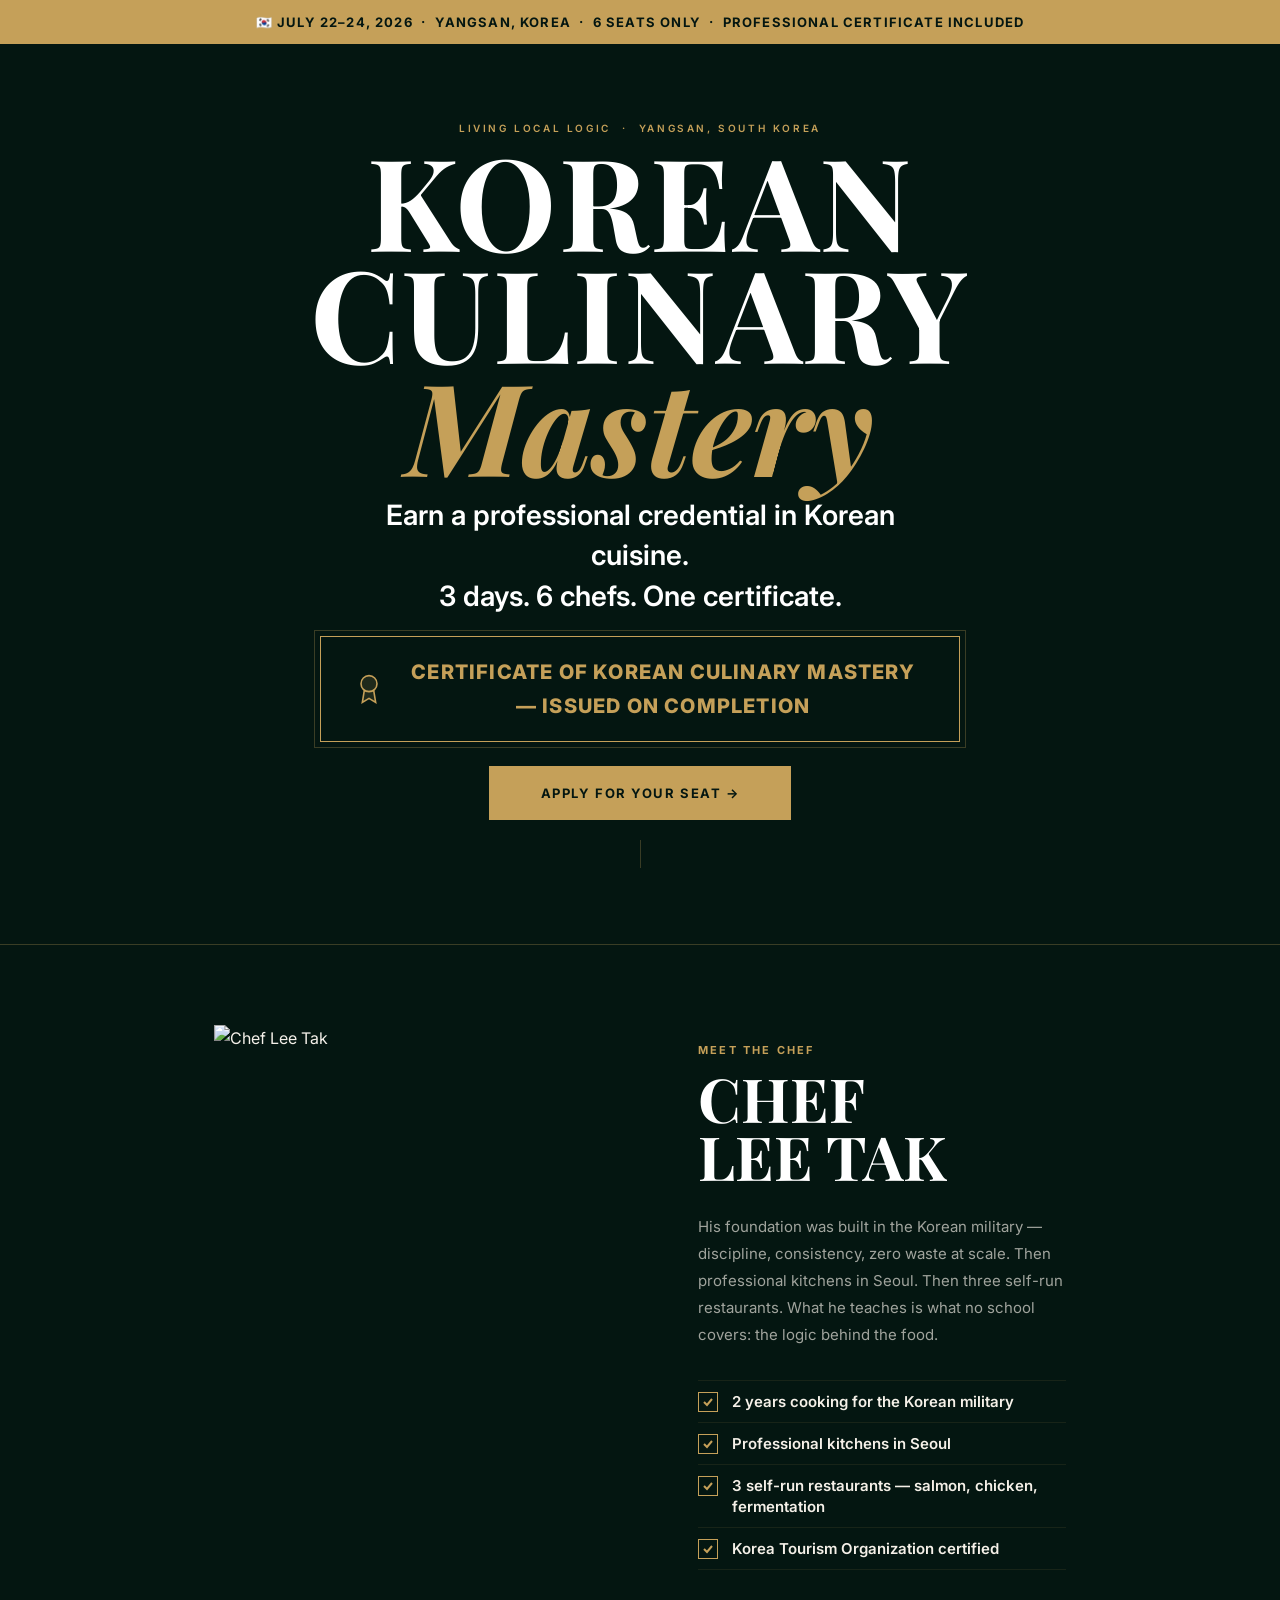
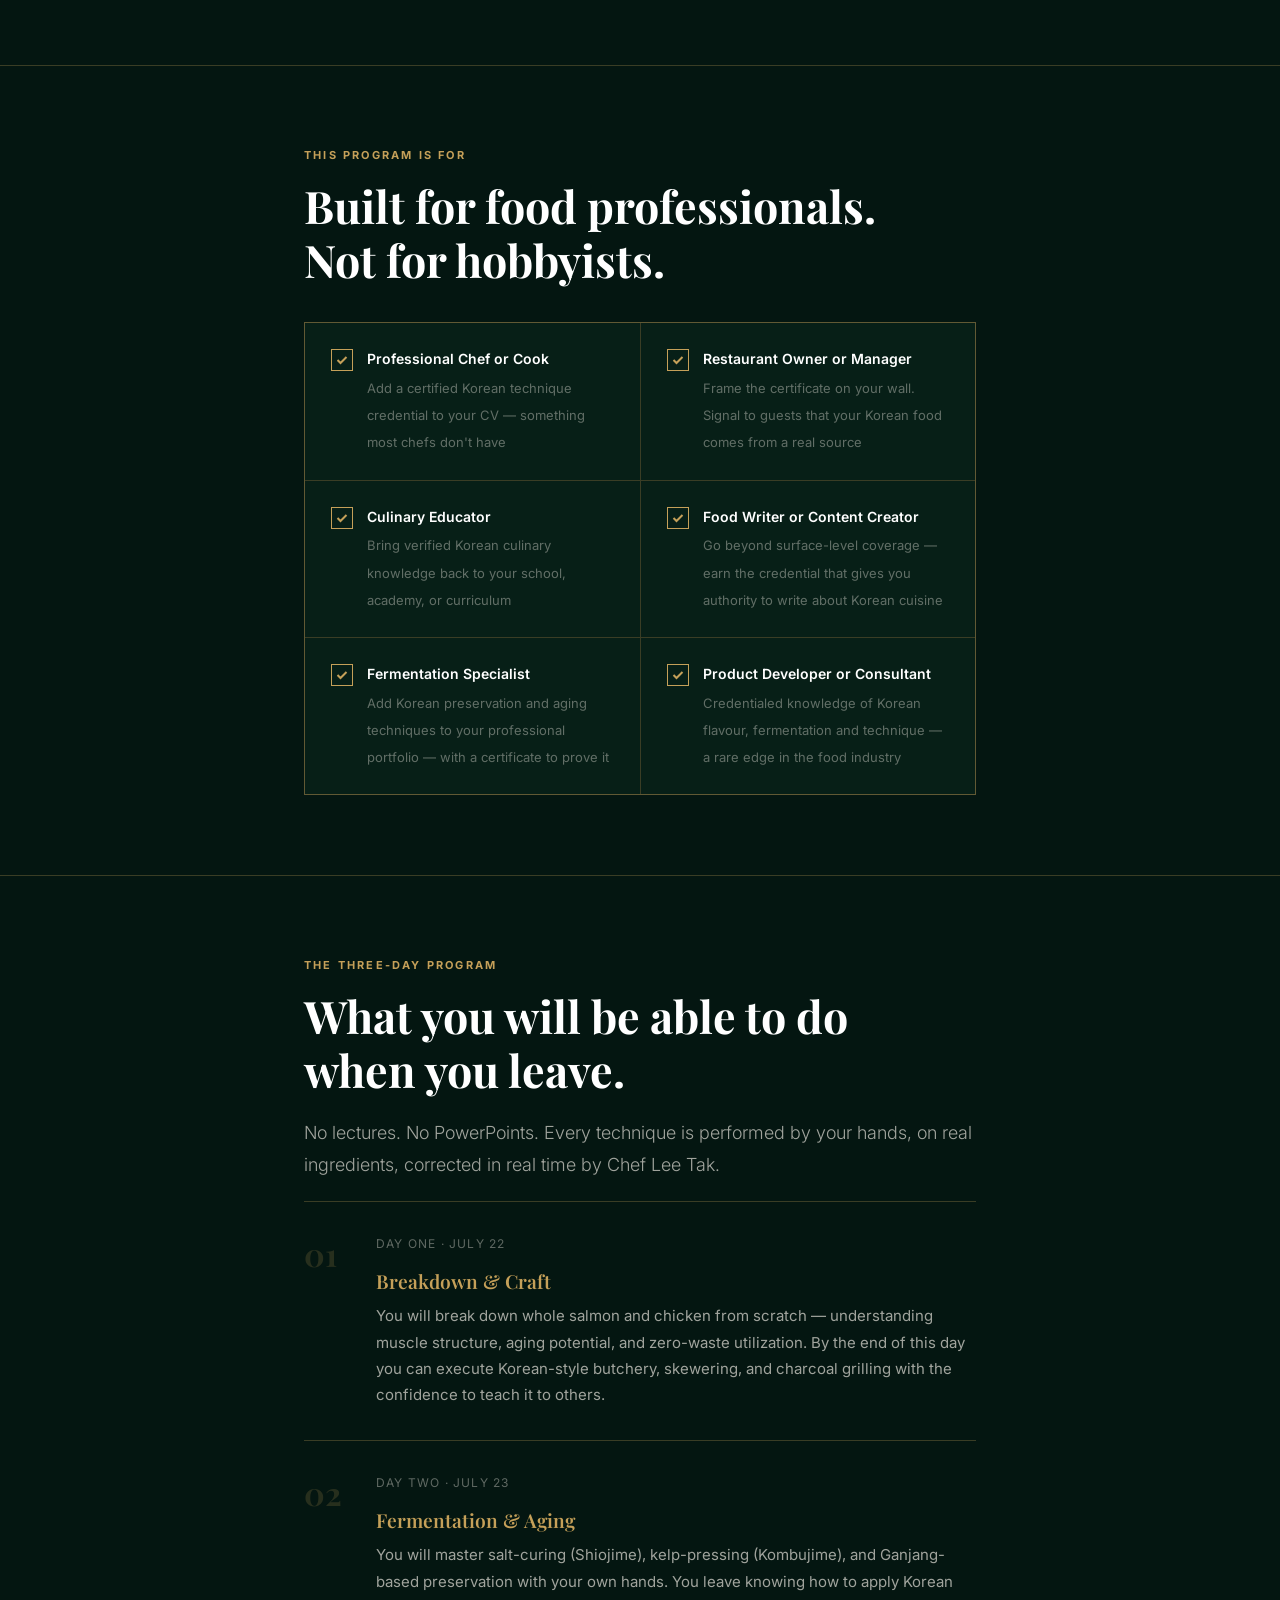
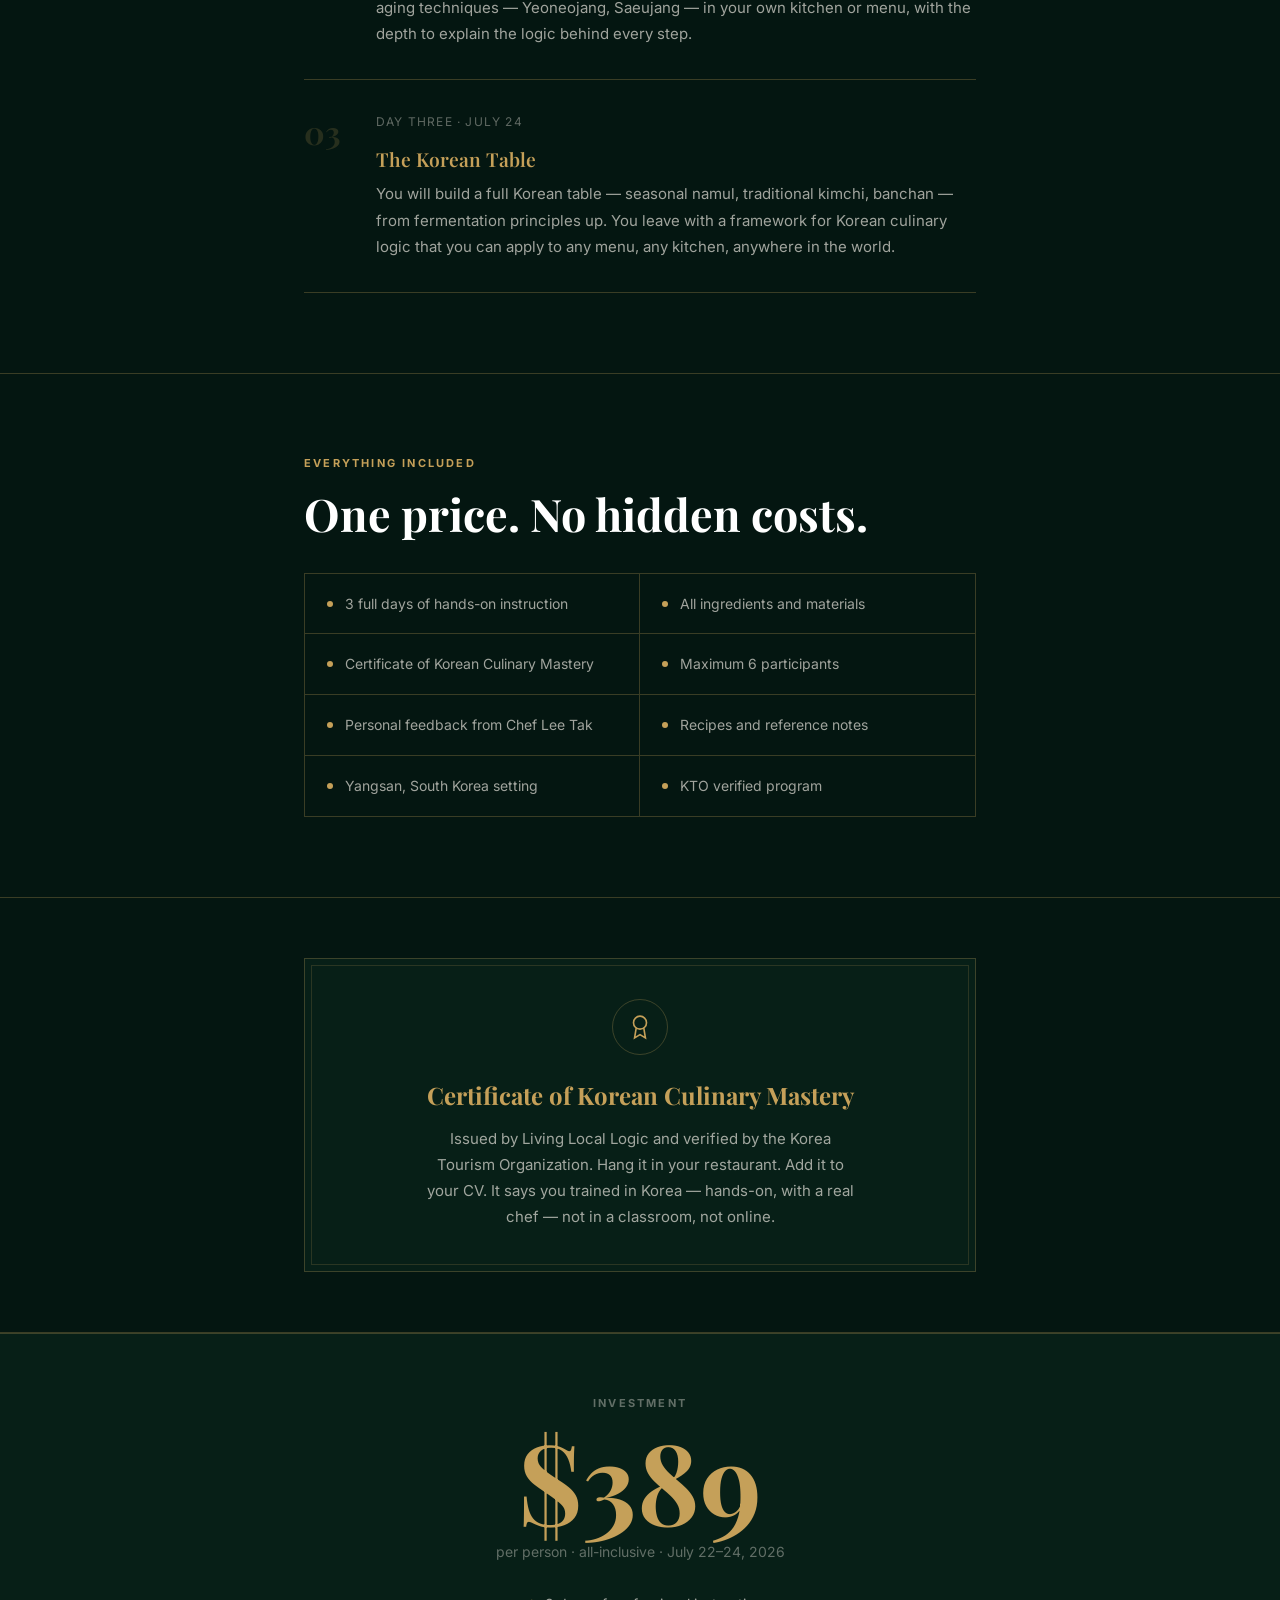
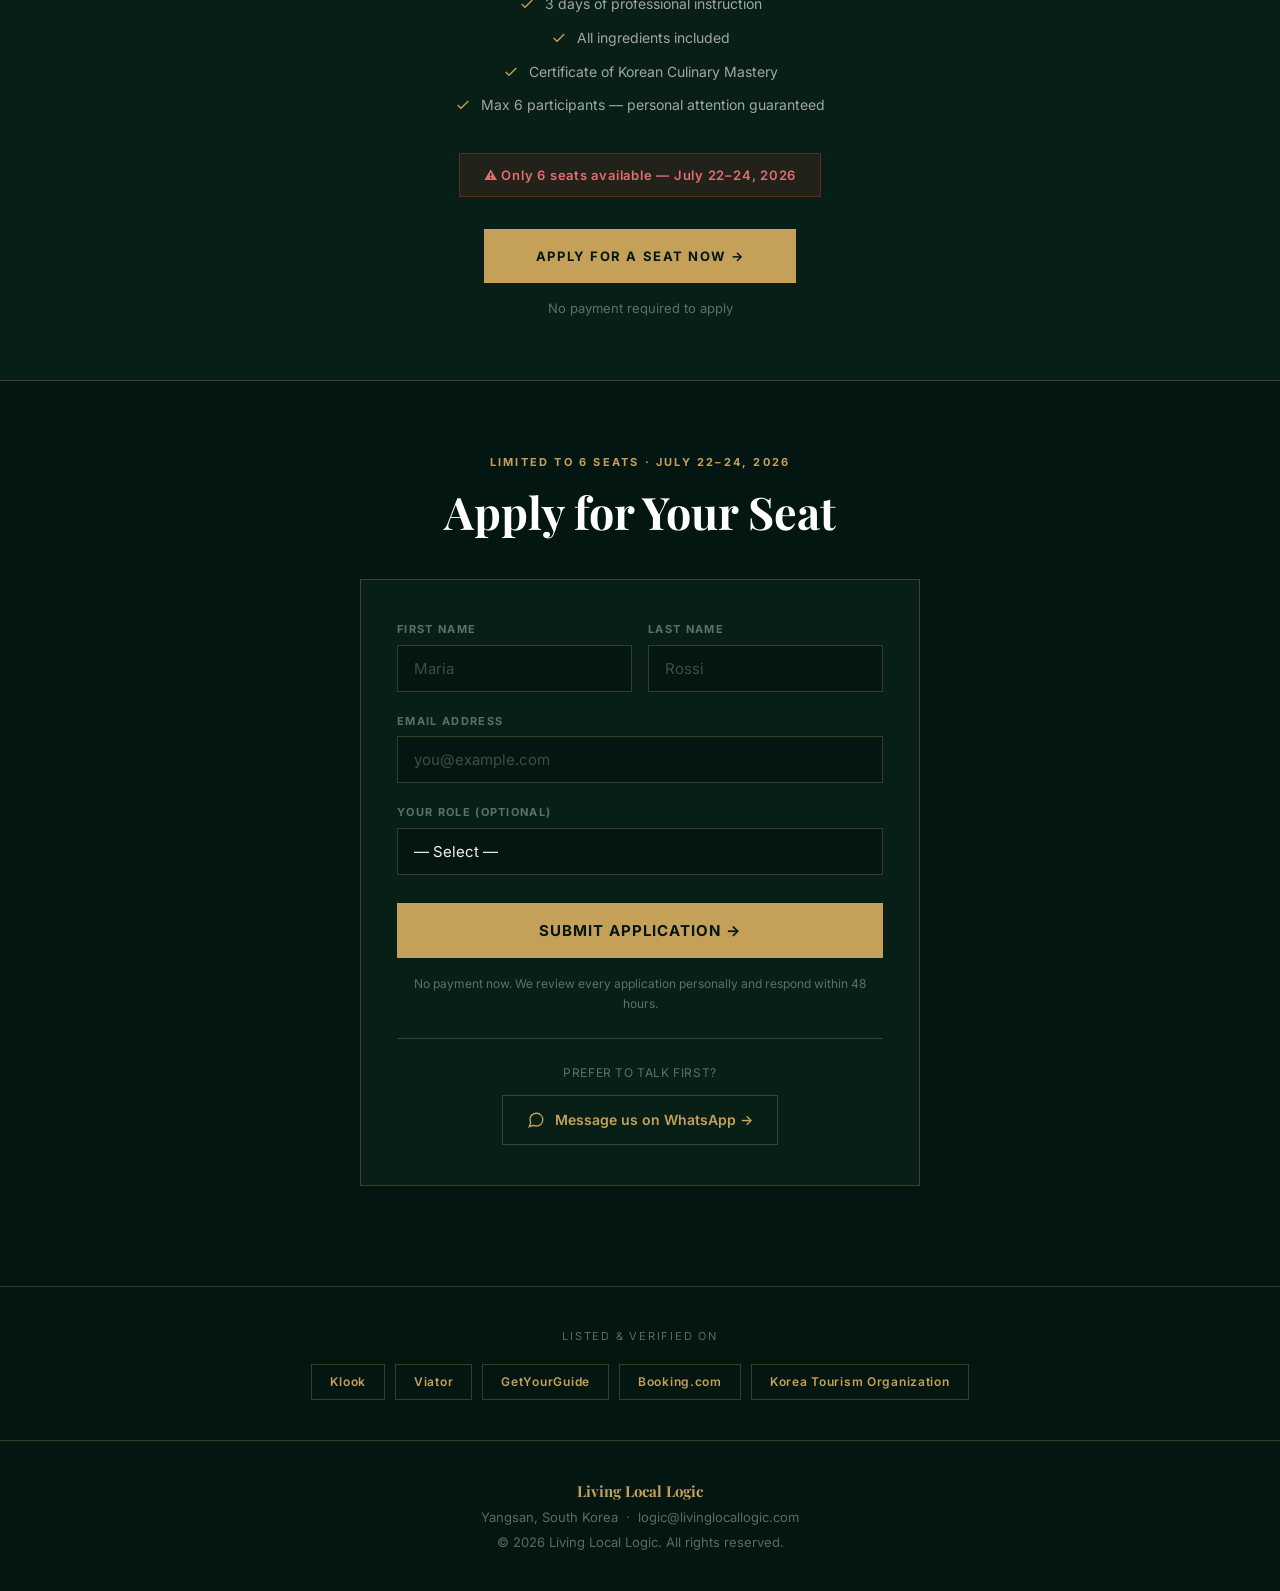
==== korean-culinary-mastery.html @ 666f1f6e "Update korean-culinary-mastery.html" ====
<!DOCTYPE html>
<html lang="en">
<head>
<meta charset="UTF-8">
<meta name="viewport" content="width=device-width, initial-scale=1.0">
<title>Korean Culinary Mastery — Living Local Logic</title>
<link rel="preconnect" href="https://fonts.googleapis.com">
<link rel="preconnect" href="https://fonts.gstatic.com" crossorigin>
<link href="https://fonts.googleapis.com/css2?family=Playfair+Display:ital,wght@0,400;0,600;0,700;1,400;1,600&family=Inter:wght@300;400;500;600&display=swap" rel="stylesheet">
<style>
:root {
  --green:      #041611;
  --green-2:    #071f17;
  --green-3:    #0a2d22;
  --gold:       #c5a059;
  --gold-light: #d4b47a;
  --gold-dim:   rgba(197,160,89,0.18);
  --gold-line:  rgba(197,160,89,0.28);
  --cream:      #f5f0e8;
  --cream-dim:  rgba(245,240,232,0.65);
  --cream-faint:rgba(245,240,232,0.38);
  --white:      #ffffff;
  --red:        #c0392b;
}

*, *::before, *::after { box-sizing: border-box; margin: 0; padding: 0; }
html { scroll-behavior: smooth; }

body {
  font-family: 'Inter', sans-serif;
  background: var(--green);
  color: var(--cream);
  font-size: 16px;
  line-height: 1.7;
  overflow-x: hidden;
}

.gold     { color: var(--gold); }
.italic   { font-style: italic; }
.center   { text-align: center; }
.serif    { font-family: 'Playfair Display', serif; }

.topbar {
  background: var(--gold);
  color: var(--green);
  text-align: center;
  padding: 11px 20px;
  font-size: 13px;
  font-weight: 700;
  letter-spacing: 0.09em;
  text-transform: uppercase;
}

.hero {
  position: relative;
  min-height: 100svh;
  display: flex;
  flex-direction: column;
  align-items: center;
  justify-content: center;
  padding: 24px;
  text-align: center;
  overflow: hidden;
}

.hero-bg {
  position: absolute; inset: 0;
  background:
    linear-gradient(to bottom,
      rgba(4,22,17,0.72) 0%,
      rgba(4,22,17,0.68) 50%,
      rgba(4,22,17,0.88) 100%),
    url('https://livinglocallogic.com/hero-salmon.png') center 35% / cover no-repeat;
}

.hero-body {
  position: relative;
  max-width: 640px;
  display: flex;
  flex-direction: column;
  align-items: center;
  gap: 0;
}

.hero-wordmark {
  font-family: 'Inter', sans-serif;
  font-size: 10px;
  font-weight: 600;
  letter-spacing: 0.26em;
  text-transform: uppercase;
  color: var(--gold);
  margin-bottom: 6px;
}

.hero h1 {
  font-family: 'Playfair Display', serif;
  font-size: clamp(4.5rem, 18vw, 8rem);
  font-weight: 700;
  line-height: 0.88;
  color: var(--white);
  text-transform: uppercase;
  letter-spacing: 0.02em;
  margin-bottom: 14px;
}

.hero h1 em {
  font-style: italic;
  color: var(--gold);
  text-transform: none;
  letter-spacing: 0;
}

.hero-sub {
  font-size: clamp(20px, 4vw, 28px);
  color: var(--white);
  font-weight: 600;
  margin-bottom: 20px;
  line-height: 1.45;
  max-width: 520px;
}

.hero-cert {
  display: inline-flex;
  align-items: center;
  gap: 14px;
  font-size: clamp(16px, 2.5vw, 20px);
  font-weight: 800;
  letter-spacing: 0.06em;
  text-transform: uppercase;
  color: var(--gold);
  outline: 1px solid var(--gold-line);
  outline-offset: 5px;
  border: 1px solid var(--gold);
  padding: 18px 32px;
  margin-bottom: 24px;
  width: 100%;
  justify-content: center;
  text-align: center;
}
.hero-cert svg { width: 32px; height: 32px; stroke: var(--gold); stroke-width: 1.2; flex-shrink: 0; fill: rgba(197,160,89,0.15); }

.btn-primary {
  display: inline-block;
  background: var(--gold);
  color: var(--green);
  font-family: 'Inter', sans-serif;
  font-size: 13px;
  font-weight: 700;
  letter-spacing: 0.12em;
  text-transform: uppercase;
  padding: 16px 52px;
  border: none;
  cursor: pointer;
  text-decoration: none;
  transition: background .2s, transform .15s;
}
.btn-primary:hover { background: var(--gold-light); transform: translateY(-2px); }

.hero-rule {
  width: 1px;
  height: 28px;
  background: var(--gold-line);
  margin: 20px auto 0;
}

@media (max-width: 640px) {
  .hero { min-height: auto; padding: 60px 20px; }
  .section { padding: 40px 20px; }
  .section-sm { padding: 32px 20px; }
  .chef-section { padding: 40px 20px; gap: 24px; }
  .hero-rule { display: none; }
  .price-block { padding: 40px 20px; }
  .form-section { padding: 40px 20px 60px; }
  .cert-banner { padding: 0 20px 40px; }
  .listed-on { padding: 0 20px 40px; }
}

.section {
  max-width: 720px;
  margin: 0 auto;
  padding: 80px 24px;
}

.section-sm {
  max-width: 720px;
  margin: 0 auto;
  padding: 60px 24px;
}

.rule {
  width: 100%;
  height: 1px;
  background: var(--gold-line);
  border: none;
  margin: 0;
}

.label {
  font-size: 11px;
  font-weight: 700;
  letter-spacing: 0.2em;
  text-transform: uppercase;
  color: var(--gold);
  margin-bottom: 14px;
}

h2.serif {
  font-family: 'Playfair Display', serif;
  font-size: clamp(1.8rem, 4vw, 2.8rem);
  font-weight: 700;
  color: var(--white);
  line-height: 1.2;
  margin-bottom: 20px;
}

.lead {
  font-size: 18px;
  color: var(--cream-dim);
  line-height: 1.8;
  margin-bottom: 20px;
  font-weight: 300;
}

p.body {
  font-size: 16px;
  color: var(--cream-dim);
  line-height: 1.8;
  margin-bottom: 16px;
}

.for-grid {
  display: grid;
  grid-template-columns: 1fr 1fr;
  gap: 1px;
  background: var(--gold-line);
  border: 1px solid var(--gold-line);
  margin-top: 36px;
}

@media (max-width: 540px) { .for-grid { grid-template-columns: 1fr; } }

.for-item {
  background: var(--green-2);
  padding: 24px 26px;
  display: flex;
  gap: 14px;
  align-items: flex-start;
  transition: background .2s;
}
.for-item:hover { background: var(--green-3); }

.for-check {
  width: 22px; height: 22px;
  flex-shrink: 0;
  border: 1px solid var(--gold);
  display: flex; align-items: center; justify-content: center;
  margin-top: 2px;
}
.for-check svg { width: 12px; height: 12px; stroke: var(--gold); fill: none; }

.for-text strong {
  display: block;
  font-size: 14px;
  font-weight: 600;
  color: var(--white);
  margin-bottom: 3px;
}
.for-text span { font-size: 13px; color: var(--cream-faint); }

.module {
  border-top: 1px solid var(--gold-line);
  padding: 32px 0;
  display: grid;
  grid-template-columns: 48px 1fr;
  gap: 24px;
  align-items: start;
}
.module:last-child { border-bottom: 1px solid var(--gold-line); }

.module-num {
  font-family: 'Playfair Display', serif;
  font-size: 2rem;
  font-weight: 700;
  color: var(--gold-dim);
  line-height: 1;
  padding-top: 4px;
}

.module h3 {
  font-family: 'Playfair Display', serif;
  font-size: 1.2rem;
  font-weight: 600;
  color: var(--gold);
  margin-bottom: 6px;
}
.module-sub {
  font-size: 12px;
  text-transform: uppercase;
  letter-spacing: 0.1em;
  color: var(--cream-faint);
  margin-bottom: 10px;
}
.module p { font-size: 15px; color: var(--cream-dim); line-height: 1.75; }

.chef-section {
  max-width: 900px;
  margin: 0 auto;
  padding: 80px 24px;
  display: grid;
  grid-template-columns: 420px 1fr;
  gap: 64px;
  align-items: center;
}

@media (max-width: 720px) {
  .chef-section { grid-template-columns: 1fr; gap: 40px; }
}

.chef-photo {
  width: 100%;
  aspect-ratio: 3/4;
  object-fit: cover;
  object-position: center top;
  display: block;
  filter: grayscale(15%);
}

.chef-label {
  font-size: 11px;
  font-weight: 700;
  letter-spacing: 0.2em;
  text-transform: uppercase;
  color: var(--gold);
  margin-bottom: 10px;
}

.chef-name {
  font-family: 'Playfair Display', serif;
  font-size: clamp(2.4rem, 5vw, 3.8rem);
  font-weight: 700;
  color: var(--white);
  text-transform: uppercase;
  line-height: 0.95;
  margin-bottom: 28px;
}

.chef-bio {
  font-size: 15px;
  color: var(--cream-dim);
  line-height: 1.8;
  margin-bottom: 32px;
}

.chef-creds { list-style: none; }
.chef-creds li {
  display: flex;
  align-items: flex-start;
  gap: 14px;
  font-size: 15px;
  font-weight: 600;
  color: var(--cream);
  padding: 10px 0;
  border-bottom: 1px solid rgba(197,160,89,0.1);
  line-height: 1.4;
}
.chef-creds li:first-child { border-top: 1px solid rgba(197,160,89,0.1); }

.chef-check {
  width: 20px; height: 20px;
  flex-shrink: 0;
  border: 1.5px solid var(--gold);
  display: flex; align-items: center; justify-content: center;
  margin-top: 1px;
}
.chef-check svg { width: 10px; height: 10px; stroke: var(--gold); fill: none; }

.included-list {
  list-style: none;
  display: grid;
  grid-template-columns: 1fr 1fr;
  gap: 0;
  border: 1px solid var(--gold-line);
  margin-top: 32px;
}

@media (max-width: 540px) { .included-list { grid-template-columns: 1fr; } }

.included-list li {
  padding: 18px 22px;
  font-size: 14px;
  color: var(--cream-dim);
  border-bottom: 1px solid var(--gold-line);
  border-right: 1px solid var(--gold-line);
  display: flex;
  gap: 12px;
  align-items: center;
}
.included-list li:nth-child(even) { border-right: none; }
.included-list li:nth-last-child(-n+2) { border-bottom: none; }

.inc-dot {
  width: 6px; height: 6px;
  background: var(--gold);
  border-radius: 50%;
  flex-shrink: 0;
}

.cert-block {
  border: 1px solid var(--gold-line);
  padding: 40px;
  text-align: center;
  background: var(--green-2);
  position: relative;
}

.cert-block::before {
  content: '';
  position: absolute;
  inset: 6px;
  border: 1px solid var(--gold-dim);
  pointer-events: none;
}

.cert-icon {
  width: 56px; height: 56px;
  border: 1px solid var(--gold-line);
  border-radius: 50%;
  display: flex; align-items: center; justify-content: center;
  margin: 0 auto 20px;
}
.cert-icon svg { width: 26px; height: 26px; stroke: var(--gold); fill: none; }

.cert-block h3 {
  font-family: 'Playfair Display', serif;
  font-size: 1.5rem;
  color: var(--gold);
  margin-bottom: 10px;
}
.cert-block p { font-size: 15px; color: var(--cream-dim); max-width: 440px; margin: 0 auto; line-height: 1.75; }

.price-block {
  text-align: center;
  padding: 60px 24px;
  border-top: 1px solid var(--gold-line);
  border-bottom: 1px solid var(--gold-line);
  background: var(--green-2);
}

.price-eyebrow {
  font-size: 11px;
  font-weight: 700;
  letter-spacing: 0.2em;
  text-transform: uppercase;
  color: var(--cream-faint);
  margin-bottom: 12px;
}

.price-num {
  font-family: 'Playfair Display', serif;
  font-size: clamp(4rem, 10vw, 7rem);
  font-weight: 700;
  color: var(--gold);
  line-height: 1;
  margin-bottom: 4px;
}

.price-per {
  font-size: 14px;
  color: var(--cream-faint);
  margin-bottom: 28px;
}

.price-items {
  display: flex;
  flex-direction: column;
  align-items: center;
  gap: 10px;
  margin-bottom: 36px;
}

.price-item {
  font-size: 14px;
  color: var(--cream-dim);
  display: flex;
  align-items: center;
  gap: 10px;
}
.price-item svg { width: 16px; height: 16px; stroke: var(--gold); fill: none; flex-shrink: 0; }

.seats-alert {
  display: inline-block;
  background: rgba(192,57,43,0.15);
  border: 1px solid rgba(192,57,43,0.4);
  color: #e07070;
  font-size: 13px;
  font-weight: 600;
  letter-spacing: 0.06em;
  padding: 10px 24px;
  margin-bottom: 32px;
}

.form-section {
  background: var(--green);
  padding: 72px 24px 100px;
}

.form-inner {
  max-width: 560px;
  margin: 0 auto;
}

.form-inner .label { text-align: center; }
.form-inner h2.serif { text-align: center; }

.form-box {
  background: var(--green-2);
  border: 1px solid var(--gold-line);
  padding: 40px 36px;
  margin-top: 40px;
}

@media (max-width: 480px) { .form-box { padding: 28px 20px; } }

.field {
  display: flex;
  flex-direction: column;
  gap: 6px;
  margin-bottom: 20px;
}

.field label {
  font-size: 11px;
  font-weight: 700;
  letter-spacing: 0.12em;
  text-transform: uppercase;
  color: var(--cream-faint);
}

.field input,
.field select,
.field textarea {
  background: var(--green);
  border: 1px solid var(--gold-line);
  padding: 13px 16px;
  color: var(--cream);
  font-family: 'Inter', sans-serif;
  font-size: 15px;
  outline: none;
  transition: border-color .2s;
  width: 100%;
  -webkit-appearance: none;
  border-radius: 0;
}
.field input:focus,
.field select:focus,
.field textarea:focus { border-color: var(--gold); }
.field input::placeholder,
.field textarea::placeholder { color: rgba(245,240,232,0.25); }
.field select option { background: var(--green); }
.field textarea { resize: vertical; min-height: 80px; }

.field-row {
  display: grid;
  grid-template-columns: 1fr 1fr;
  gap: 16px;
}
@media (max-width: 480px) { .field-row { grid-template-columns: 1fr; } }

.form-submit {
  width: 100%;
  background: var(--gold);
  color: var(--green);
  font-family: 'Inter', sans-serif;
  font-weight: 700;
  font-size: 15px;
  letter-spacing: 0.07em;
  text-transform: uppercase;
  padding: 18px 32px;
  border: none;
  cursor: pointer;
  transition: background .2s, transform .15s;
  margin-top: 8px;
  border-radius: 0;
}
.form-submit:hover { background: var(--gold-light); transform: translateY(-1px); }

.form-fine {
  font-size: 12px;
  color: var(--cream-faint);
  text-align: center;
  margin-top: 16px;
  line-height: 1.65;
}

.success-msg {
  display: none;
  text-align: center;
  padding: 48px 20px;
}
.success-msg svg { width: 52px; height: 52px; stroke: var(--gold); fill: none; margin-bottom: 18px; }
.success-msg h3 {
  font-family: 'Playfair Display', serif;
  font-size: 1.7rem;
  color: var(--white);
  margin-bottom: 10px;
}
.success-msg p { font-size: 15px; color: var(--cream-dim); }

.platforms {
  text-align: center;
  padding: 40px 24px;
  border-top: 1px solid var(--gold-line);
}
.platforms-label {
  font-size: 11px;
  letter-spacing: 0.16em;
  text-transform: uppercase;
  color: var(--cream-faint);
  margin-bottom: 18px;
}
.platform-row {
  display: flex;
  justify-content: center;
  flex-wrap: wrap;
  gap: 10px;
}
.pill {
  border: 1px solid var(--gold-line);
  padding: 7px 18px;
  font-size: 12px;
  font-weight: 600;
  color: var(--gold);
  letter-spacing: 0.06em;
}

footer {
  padding: 36px 24px;
  text-align: center;
  border-top: 1px solid var(--gold-line);
}
footer p { font-size: 13px; color: var(--cream-faint); line-height: 1.9; }
footer a { color: var(--cream-faint); text-decoration: none; }

.sticky {
  display: none;
  position: fixed;
  bottom: 0; left: 0; right: 0;
  background: var(--gold);
  color: var(--green);
  text-align: center;
  padding: 16px 24px;
  font-weight: 700;
  font-size: 14px;
  letter-spacing: 0.05em;
  text-transform: uppercase;
  text-decoration: none;
  z-index: 100;
}
@media (max-width: 640px) { .sticky { display: block; } }

.reveal {
  opacity: 0;
  transform: translateY(22px);
  transition: opacity .7s ease, transform .7s ease;
}
.reveal.on { opacity: 1; transform: none; }

.progress {
  position: fixed;
  top: 0; left: 0;
  height: 2px;
  background: var(--gold);
  z-index: 999;
  width: 0;
  transition: width .1s linear;
}
</style>
</head>
<body>

<div class="progress" id="prog"></div>

<!-- TOP BAR -->
<div class="topbar">🇰🇷 July 22–24, 2026 &nbsp;·&nbsp; Yangsan, Korea &nbsp;·&nbsp; 6 Seats Only &nbsp;·&nbsp; Professional Certificate Included</div>

<!-- ═══ HERO ═══ -->
<section class="hero">
  <div class="hero-bg"></div>
  <div class="hero-body">
    <div class="hero-wordmark">Living Local Logic &nbsp;·&nbsp; Yangsan, South Korea</div>
    <h1>Korean<br>Culinary<br><em>Mastery</em></h1>
    <p class="hero-sub">Earn a professional credential in Korean cuisine.<br>3 days. 6 chefs. One certificate.</p>
    <div class="hero-cert">
      <svg viewBox="0 0 24 24" stroke-width="1.5" fill="none"><circle cx="12" cy="8" r="6"/><path d="M15.477 12.89L17 22l-5-3-5 3 1.523-9.11"/></svg>
      Certificate of Korean Culinary Mastery — issued on completion
    </div>
    <a href="#apply" class="btn-primary">Apply for Your Seat →</a>
    <div class="hero-rule"></div>
  </div>
</section>

<hr class="rule">

<!-- ═══ CHEF ═══ -->
<div class="chef-section reveal">
  <img class="chef-photo" src="https://livinglocallogic.com/chef-portrait.jpg" alt="Chef Lee Tak">
  <div class="chef-right">
    <div class="chef-label">Meet The Chef</div>
    <div class="chef-name">Chef<br>Lee Tak</div>
    <p class="chef-bio">His foundation was built in the Korean military — discipline, consistency, zero waste at scale. Then professional kitchens in Seoul. Then three self-run restaurants. What he teaches is what no school covers: the logic behind the food.</p>
    <ul class="chef-creds">
      <li><div class="chef-check"><svg viewBox="0 0 10 10" stroke-width="2"><polyline points="1 5 4 8 9 2"/></svg></div>2 years cooking for the Korean military</li>
      <li><div class="chef-check"><svg viewBox="0 0 10 10" stroke-width="2"><polyline points="1 5 4 8 9 2"/></svg></div>Professional kitchens in Seoul</li>
      <li><div class="chef-check"><svg viewBox="0 0 10 10" stroke-width="2"><polyline points="1 5 4 8 9 2"/></svg></div>3 self-run restaurants — salmon, chicken, fermentation</li>
      <li><div class="chef-check"><svg viewBox="0 0 10 10" stroke-width="2"><polyline points="1 5 4 8 9 2"/></svg></div>Korea Tourism Organization certified</li>
    </ul>
  </div>
</div>

<hr class="rule">

<!-- ═══ WHO THIS IS FOR ═══ -->
<div class="section reveal">
  <div class="label">This Program Is For</div>
  <h2 class="serif">Built for food professionals.<br>Not for hobbyists.</h2>

  <div class="for-grid">
    <div class="for-item">
      <div class="for-check"><svg viewBox="0 0 12 12" stroke-width="2"><polyline points="1.5 6 4.5 9 10.5 3"/></svg></div>
      <div class="for-text">
        <strong>Professional Chef or Cook</strong>
        <span>Add a certified Korean technique credential to your CV — something most chefs don't have</span>
      </div>
    </div>
    <div class="for-item">
      <div class="for-check"><svg viewBox="0 0 12 12" stroke-width="2"><polyline points="1.5 6 4.5 9 10.5 3"/></svg></div>
      <div class="for-text">
        <strong>Restaurant Owner or Manager</strong>
        <span>Frame the certificate on your wall. Signal to guests that your Korean food comes from a real source</span>
      </div>
    </div>
    <div class="for-item">
      <div class="for-check"><svg viewBox="0 0 12 12" stroke-width="2"><polyline points="1.5 6 4.5 9 10.5 3"/></svg></div>
      <div class="for-text">
        <strong>Culinary Educator</strong>
        <span>Bring verified Korean culinary knowledge back to your school, academy, or curriculum</span>
      </div>
    </div>
    <div class="for-item">
      <div class="for-check"><svg viewBox="0 0 12 12" stroke-width="2"><polyline points="1.5 6 4.5 9 10.5 3"/></svg></div>
      <div class="for-text">
        <strong>Food Writer or Content Creator</strong>
        <span>Go beyond surface-level coverage — earn the credential that gives you authority to write about Korean cuisine</span>
      </div>
    </div>
    <div class="for-item">
      <div class="for-check"><svg viewBox="0 0 12 12" stroke-width="2"><polyline points="1.5 6 4.5 9 10.5 3"/></svg></div>
      <div class="for-text">
        <strong>Fermentation Specialist</strong>
        <span>Add Korean preservation and aging techniques to your professional portfolio — with a certificate to prove it</span>
      </div>
    </div>
    <div class="for-item">
      <div class="for-check"><svg viewBox="0 0 12 12" stroke-width="2"><polyline points="1.5 6 4.5 9 10.5 3"/></svg></div>
      <div class="for-text">
        <strong>Product Developer or Consultant</strong>
        <span>Credentialed knowledge of Korean flavour, fermentation and technique — a rare edge in the food industry</span>
      </div>
    </div>
  </div>
</div>

<hr class="rule">

<!-- ═══ THE PROGRAM ═══ -->
<div class="section reveal">
  <div class="label">The Three-Day Program</div>
  <h2 class="serif">What you will be able to do<br>when you leave.</h2>
  <p class="lead">No lectures. No PowerPoints. Every technique is performed by your hands, on real ingredients, corrected in real time by Chef Lee Tak.</p>

  <div class="module">
    <div class="module-num">01</div>
    <div>
      <div class="module-sub">Day One · July 22</div>
      <h3>Breakdown & Craft</h3>
      <p>You will break down whole salmon and chicken from scratch — understanding muscle structure, aging potential, and zero-waste utilization. By the end of this day you can execute Korean-style butchery, skewering, and charcoal grilling with the confidence to teach it to others.</p>
    </div>
  </div>

  <div class="module">
    <div class="module-num">02</div>
    <div>
      <div class="module-sub">Day Two · July 23</div>
      <h3>Fermentation & Aging</h3>
      <p>You will master salt-curing (Shiojime), kelp-pressing (Kombujime), and Ganjang-based preservation with your own hands. You leave knowing how to apply Korean aging techniques — Yeoneojang, Saeujang — in your own kitchen or menu, with the depth to explain the logic behind every step.</p>
    </div>
  </div>

  <div class="module">
    <div class="module-num">03</div>
    <div>
      <div class="module-sub">Day Three · July 24</div>
      <h3>The Korean Table</h3>
      <p>You will build a full Korean table — seasonal namul, traditional kimchi, banchan — from fermentation principles up. You leave with a framework for Korean culinary logic that you can apply to any menu, any kitchen, anywhere in the world.</p>
    </div>
  </div>
</div>

<hr class="rule">

<!-- ═══ WHAT'S INCLUDED ═══ -->
<div class="section reveal">
  <div class="label">Everything Included</div>
  <h2 class="serif">One price. No hidden costs.</h2>

  <ul class="included-list">
    <li><div class="inc-dot"></div> 3 full days of hands-on instruction</li>
    <li><div class="inc-dot"></div> All ingredients and materials</li>
    <li><div class="inc-dot"></div> Certificate of Korean Culinary Mastery</li>
    <li><div class="inc-dot"></div> Maximum 6 participants</li>
    <li><div class="inc-dot"></div> Personal feedback from Chef Lee Tak</li>
    <li><div class="inc-dot"></div> Recipes and reference notes</li>
    <li><div class="inc-dot"></div> Yangsan, South Korea setting</li>
    <li><div class="inc-dot"></div> KTO verified program</li>
  </ul>
</div>

<hr class="rule">

<!-- ═══ CERT ═══ -->
<div class="section-sm reveal">
  <div class="cert-block">
    <div class="cert-icon">
      <svg viewBox="0 0 24 24" stroke-width="1.5"><circle cx="12" cy="8" r="6"/><path d="M15.477 12.89L17 22l-5-3-5 3 1.523-9.11"/></svg>
    </div>
    <h3>Certificate of Korean Culinary Mastery</h3>
    <p>Issued by Living Local Logic and verified by the Korea Tourism Organization. Hang it in your restaurant. Add it to your CV. It says you trained in Korea — hands-on, with a real chef — not in a classroom, not online.</p>
  </div>
</div>

<hr class="rule">

<!-- ═══ PRICING ═══ -->
<div class="price-block reveal">
  <div class="price-eyebrow">Investment</div>
  <div class="price-num">$389</div>
  <div class="price-per">per person · all-inclusive · July 22–24, 2026</div>

  <div class="price-items">
    <div class="price-item">
      <svg viewBox="0 0 24 24" stroke-width="2"><polyline points="20 6 9 17 4 12"/></svg>
      3 days of professional instruction
    </div>
    <div class="price-item">
      <svg viewBox="0 0 24 24" stroke-width="2"><polyline points="20 6 9 17 4 12"/></svg>
      All ingredients included
    </div>
    <div class="price-item">
      <svg viewBox="0 0 24 24" stroke-width="2"><polyline points="20 6 9 17 4 12"/></svg>
      Certificate of Korean Culinary Mastery
    </div>
    <div class="price-item">
      <svg viewBox="0 0 24 24" stroke-width="2"><polyline points="20 6 9 17 4 12"/></svg>
      Max 6 participants — personal attention guaranteed
    </div>
  </div>

  <div class="seats-alert">⚠ Only 6 seats available — July 22–24, 2026</div>
  <br>
  <a href="#apply" class="btn-primary">Apply for a Seat Now →</a>
  <p style="margin-top:14px; font-size:13px; color:var(--cream-faint);">No payment required to apply</p>
</div>

<!-- ═══ FORM ═══ -->
<section class="form-section" id="apply">
  <div class="form-inner">
    <div class="label center">Limited to 6 Seats · July 22–24, 2026</div>
    <h2 class="serif center">Apply for Your Seat</h2>

    <div class="form-box">
      <div id="formWrap">
        <div class="field-row">
          <div class="field">
            <label>First Name</label>
            <input type="text" id="fname" placeholder="Maria" required>
          </div>
          <div class="field">
            <label>Last Name</label>
            <input type="text" id="lname" placeholder="Rossi" required>
          </div>
        </div>
        <div class="field">
          <label>Email Address</label>
          <input type="email" id="email" placeholder="you@example.com" required>
        </div>
        <div class="field">
          <label>Your Role (optional)</label>
          <select id="role">
            <option value="">— Select —</option>
            <option>Professional Chef / Cook</option>
            <option>Restaurant Owner / Manager</option>
            <option>Culinary Educator</option>
            <option>Food Writer / Journalist</option>
            <option>Fermentation Specialist</option>
            <option>Product Developer / Consultant</option>
            <option>Other Food Professional</option>
          </select>
        </div>
        <button type="button" class="form-submit" onclick="submitForm()">Submit Application →</button>
        <p class="form-fine">No payment now. We review every application personally and respond within 48 hours.</p>
        <div style="text-align:center; margin-top:24px; padding-top:24px; border-top:1px solid var(--gold-line);">
          <p style="font-size:12px; color:var(--cream-faint); margin-bottom:12px; letter-spacing:0.05em;">PREFER TO TALK FIRST?</p>
          <a href="https://wa.me/message/SSK5Y64OZVAVA1" target="_blank" rel="noopener" style="display:inline-flex; align-items:center; gap:10px; color:var(--gold); font-size:14px; font-weight:600; text-decoration:none; border:1px solid var(--gold-line); padding:12px 24px; transition:border-color .2s;">
            <svg viewBox="0 0 24 24" width="18" height="18" fill="none" stroke="currentColor" stroke-width="1.8"><path d="M21 11.5a8.38 8.38 0 0 1-.9 3.8 8.5 8.5 0 0 1-7.6 4.7 8.38 8.38 0 0 1-3.8-.9L3 21l1.9-5.7a8.38 8.38 0 0 1-.9-3.8 8.5 8.5 0 0 1 4.7-7.6 8.38 8.38 0 0 1 3.8-.9h.5a8.48 8.48 0 0 1 8 8v.5z"/></svg>
            Message us on WhatsApp →
          </a>
        </div>
      </div>

      <div class="success-msg" id="successMsg">
        <svg viewBox="0 0 24 24" stroke-width="1.5"><path d="M22 11.08V12a10 10 0 1 1-5.93-9.14"/><polyline points="22 4 12 14.01 9 11.01"/></svg>
        <h3>Application Received</h3>
        <p>We'll be in touch within 48 hours to discuss your placement for the July 22–24, 2026 program.</p>
      </div>
    </div>
  </div>
</section>

<!-- ═══ PLATFORMS ═══ -->
<div class="platforms">
  <div class="platforms-label">Listed & Verified On</div>
  <div class="platform-row">
    <div class="pill">Klook</div>
    <div class="pill">Viator</div>
    <div class="pill">GetYourGuide</div>
    <div class="pill">Booking.com</div>
    <div class="pill">Korea Tourism Organization</div>
  </div>
</div>

<!-- ═══ FOOTER ═══ -->
<footer>
  <p>
    <strong style="font-family:'Playfair Display',serif; color:var(--gold); font-size:15px;">Living Local Logic</strong><br>
    Yangsan, South Korea &nbsp;·&nbsp; <a href="mailto:logic@livinglocallogic.com">logic@livinglocallogic.com</a><br>
    © 2026 Living Local Logic. All rights reserved.
  </p>
</footer>

<!-- Sticky CTA mobile -->
<a href="#apply" class="sticky">Apply Now — $389 / person →</a>

<script>
window.addEventListener('scroll', () => {
  const p = document.getElementById('prog');
  const h = document.documentElement.scrollHeight - window.innerHeight;
  p.style.width = (window.scrollY / h * 100) + '%';
});

const obs = new IntersectionObserver(entries => {
  entries.forEach(e => { if (e.isIntersecting) { e.target.classList.add('on'); obs.unobserve(e.target); } });
}, { threshold: 0.1 });
document.querySelectorAll('.reveal').forEach(el => obs.observe(el));

async function submitForm() {
  const fname = document.getElementById('fname').value.trim();
  const lname = document.getElementById('lname').value.trim();
  const email = document.getElementById('email').value.trim();
  const role  = document.getElementById('role').value;

  if (!fname || !email) {
    alert('Please enter your name and email to apply.');
    return;
  }

  const btn = document.querySelector('.form-submit');
  btn.textContent = 'Submitting…';
  btn.disabled = true;

  try {
    const res = await fetch('https://formspree.io/f/xnjwjgzz', {
      method: 'POST',
      headers: { 'Content-Type': 'application/json', 'Accept': 'application/json' },
      body: JSON.stringify({
        name: fname + ' ' + lname,
        email: email,
        role: role,
        _subject: 'New Application — Korean Culinary Mastery (July 22–24, 2026)'
      })
    });

    if (res.ok) {
      document.getElementById('formWrap').style.display = 'none';
      document.getElementById('successMsg').style.display = 'block';
    } else {
      btn.textContent = 'Submit Application →';
      btn.disabled = false;
      alert('Something went wrong. Please try again or email us at logic@livinglocallogic.com');
    }
  } catch (err) {
    btn.textContent = 'Submit Application →';
    btn.disabled = false;
    alert('Connection error. Please try again or email us at logic@livinglocallogic.com');
  }
}
</script>
</body>
</html>
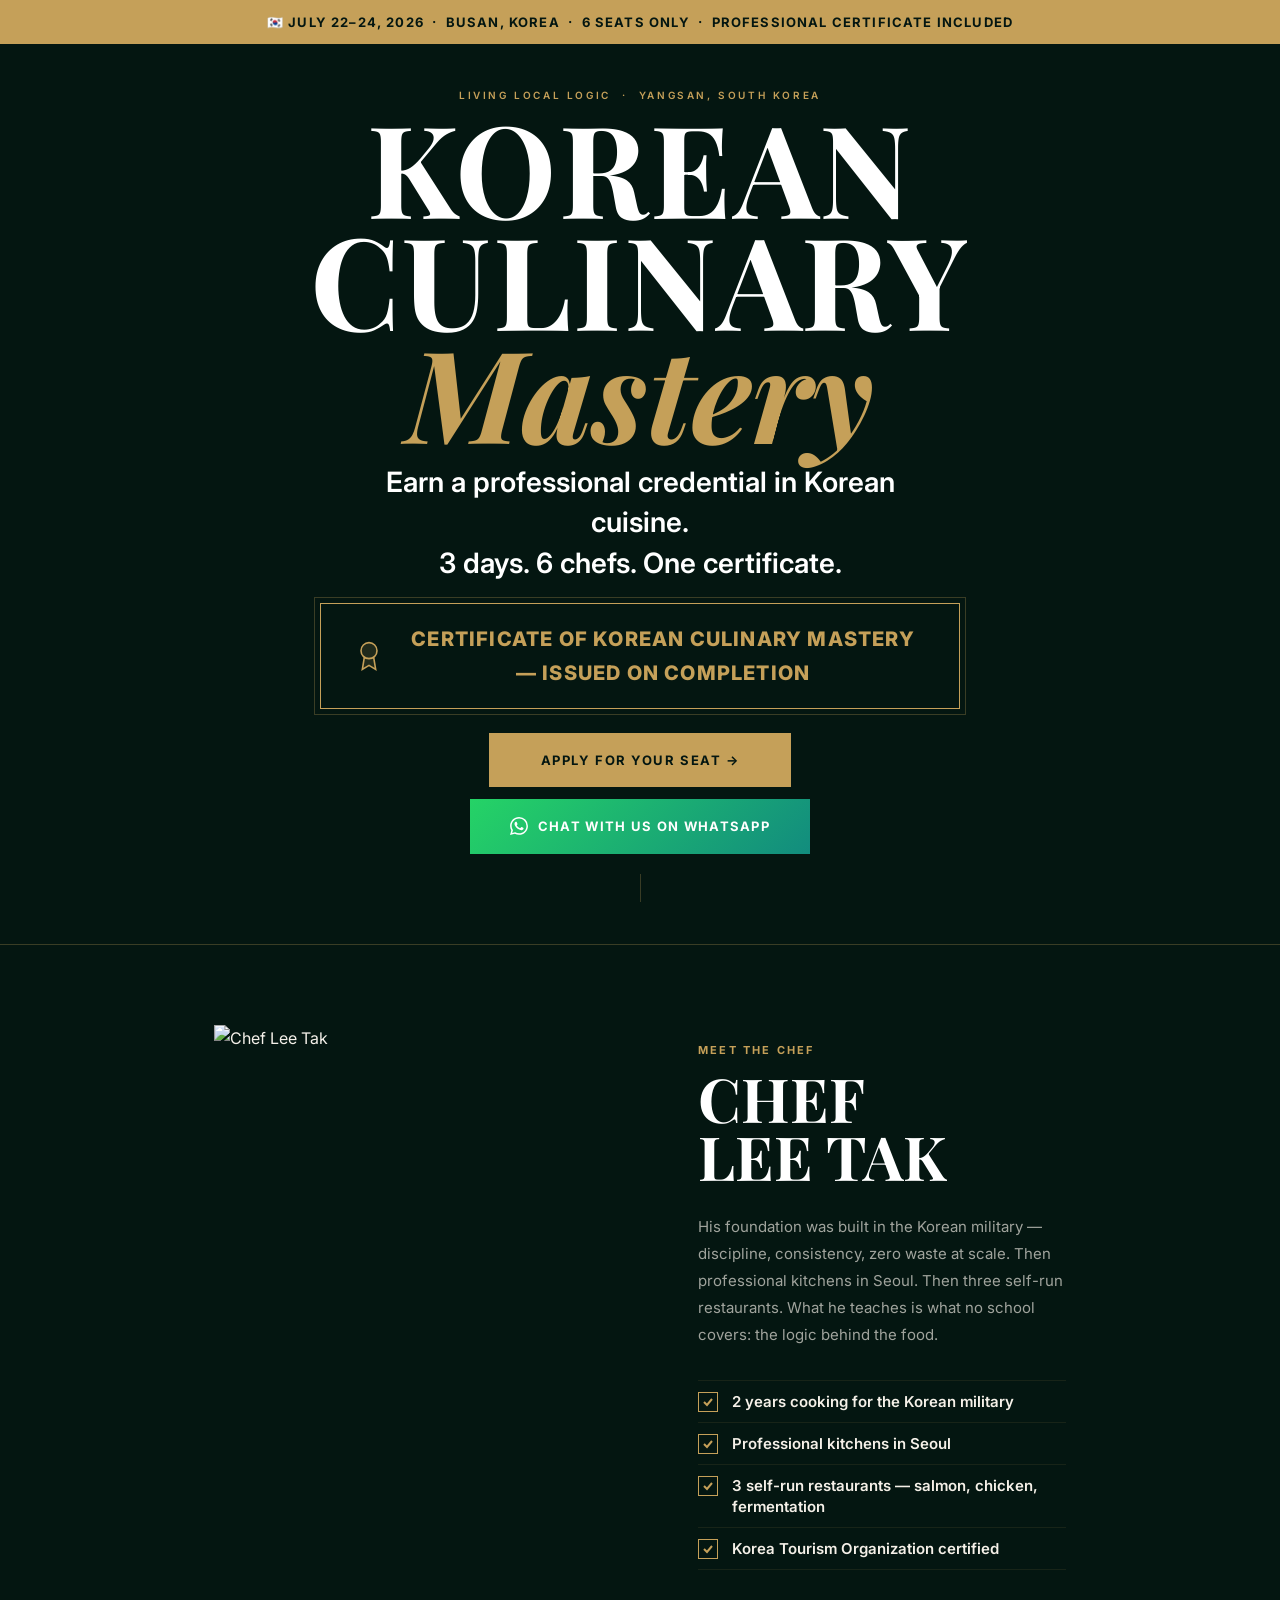
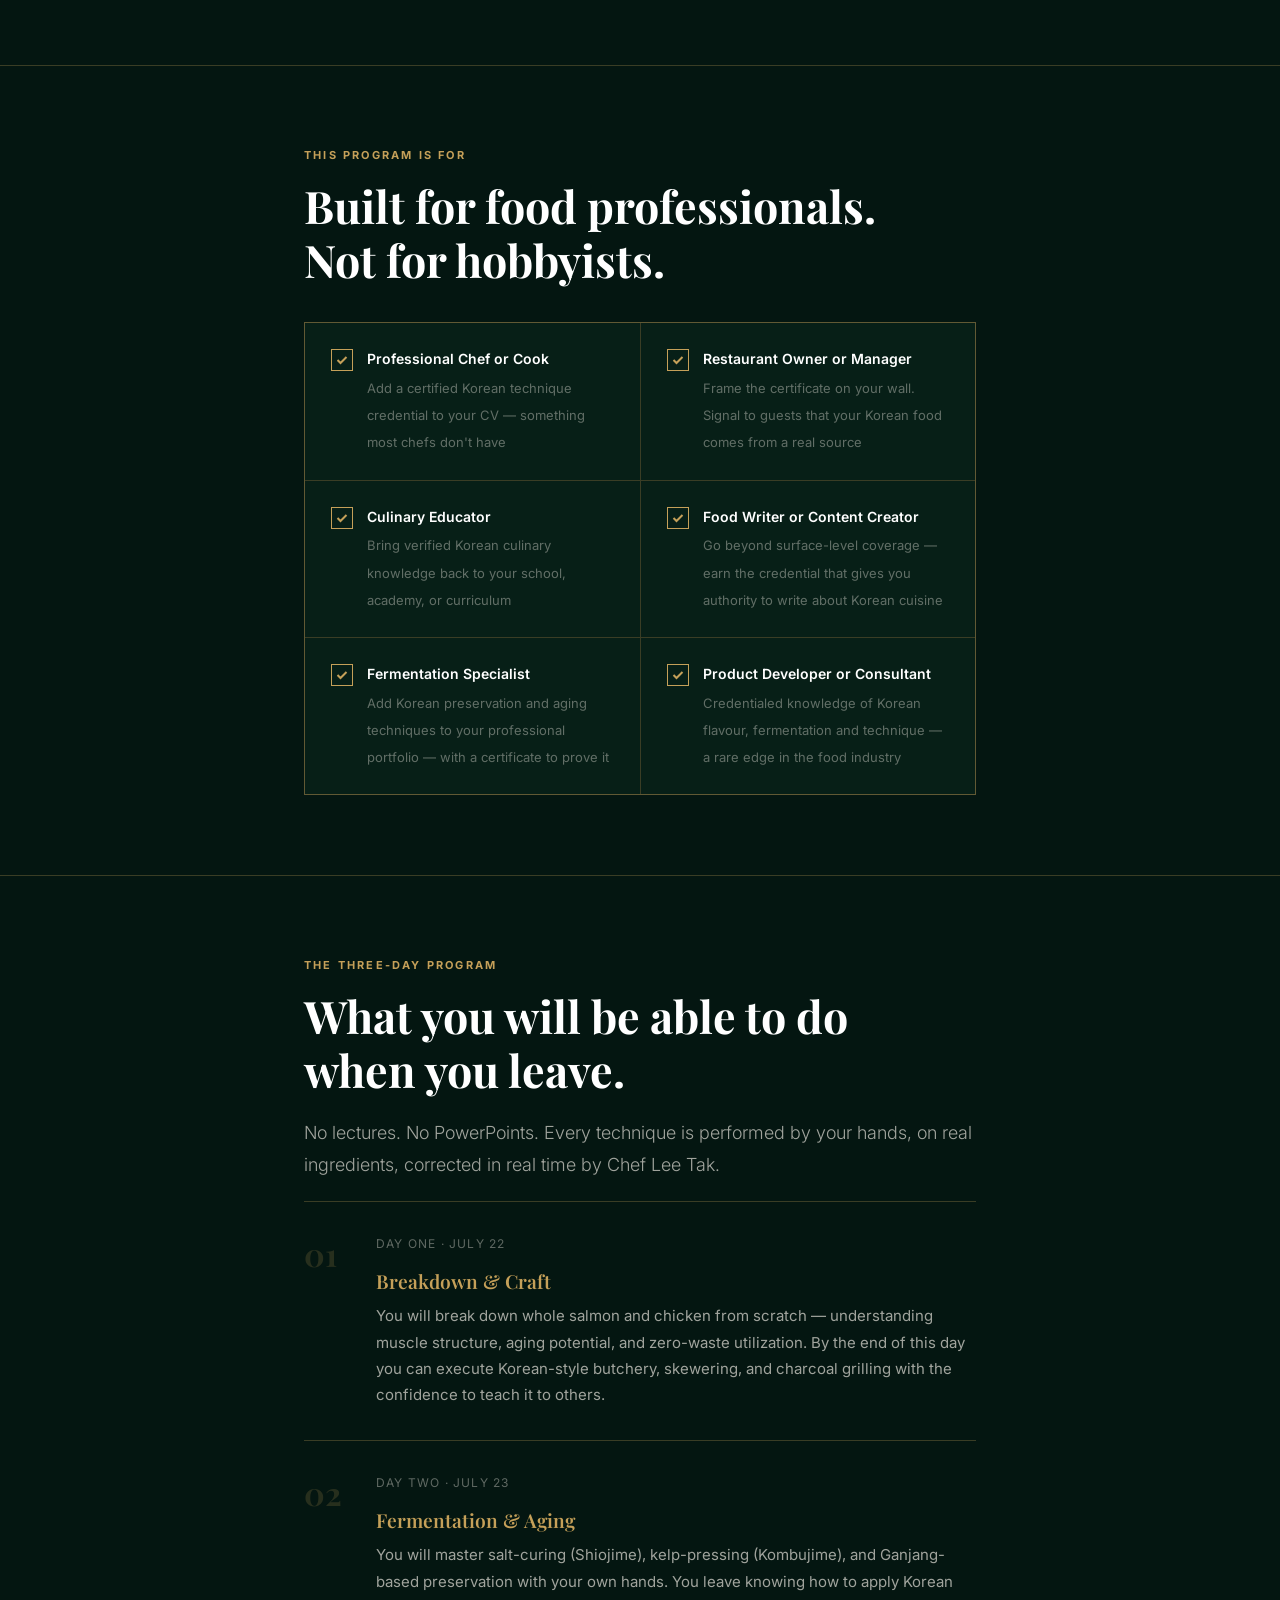
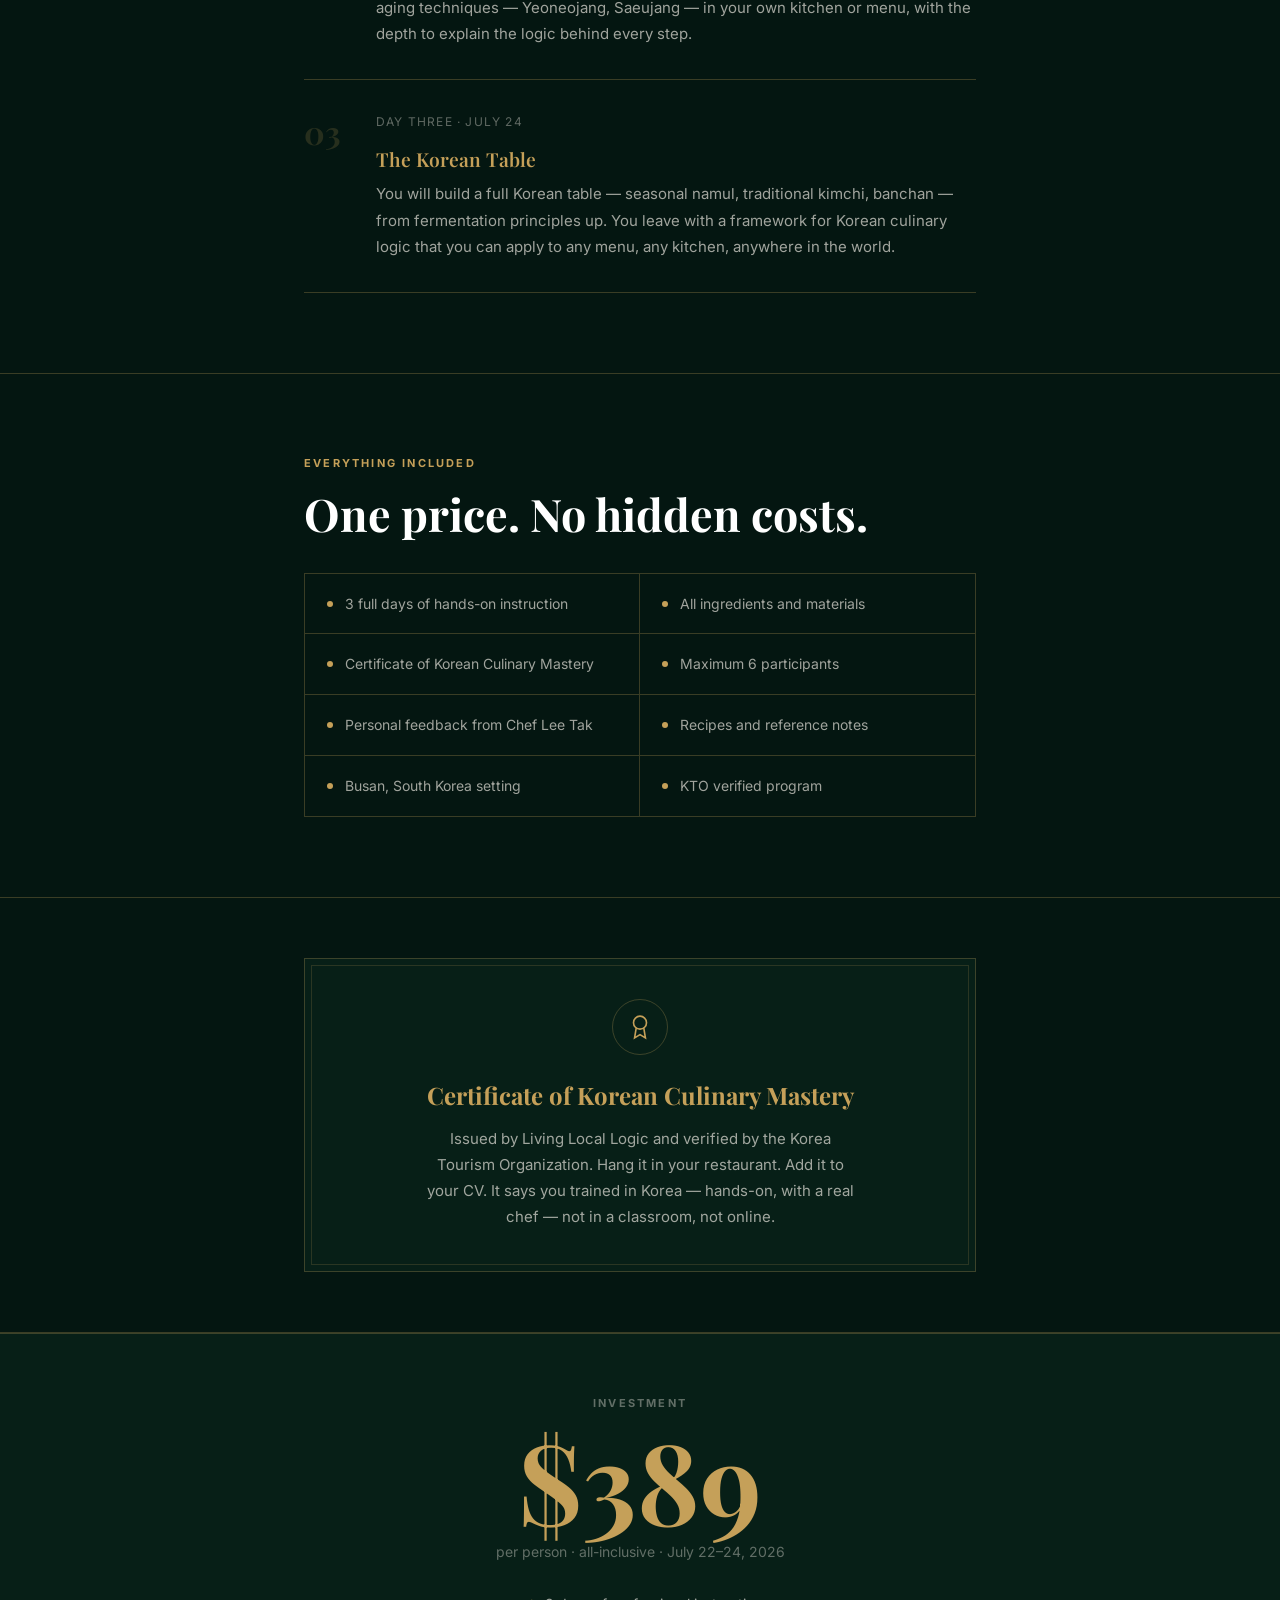
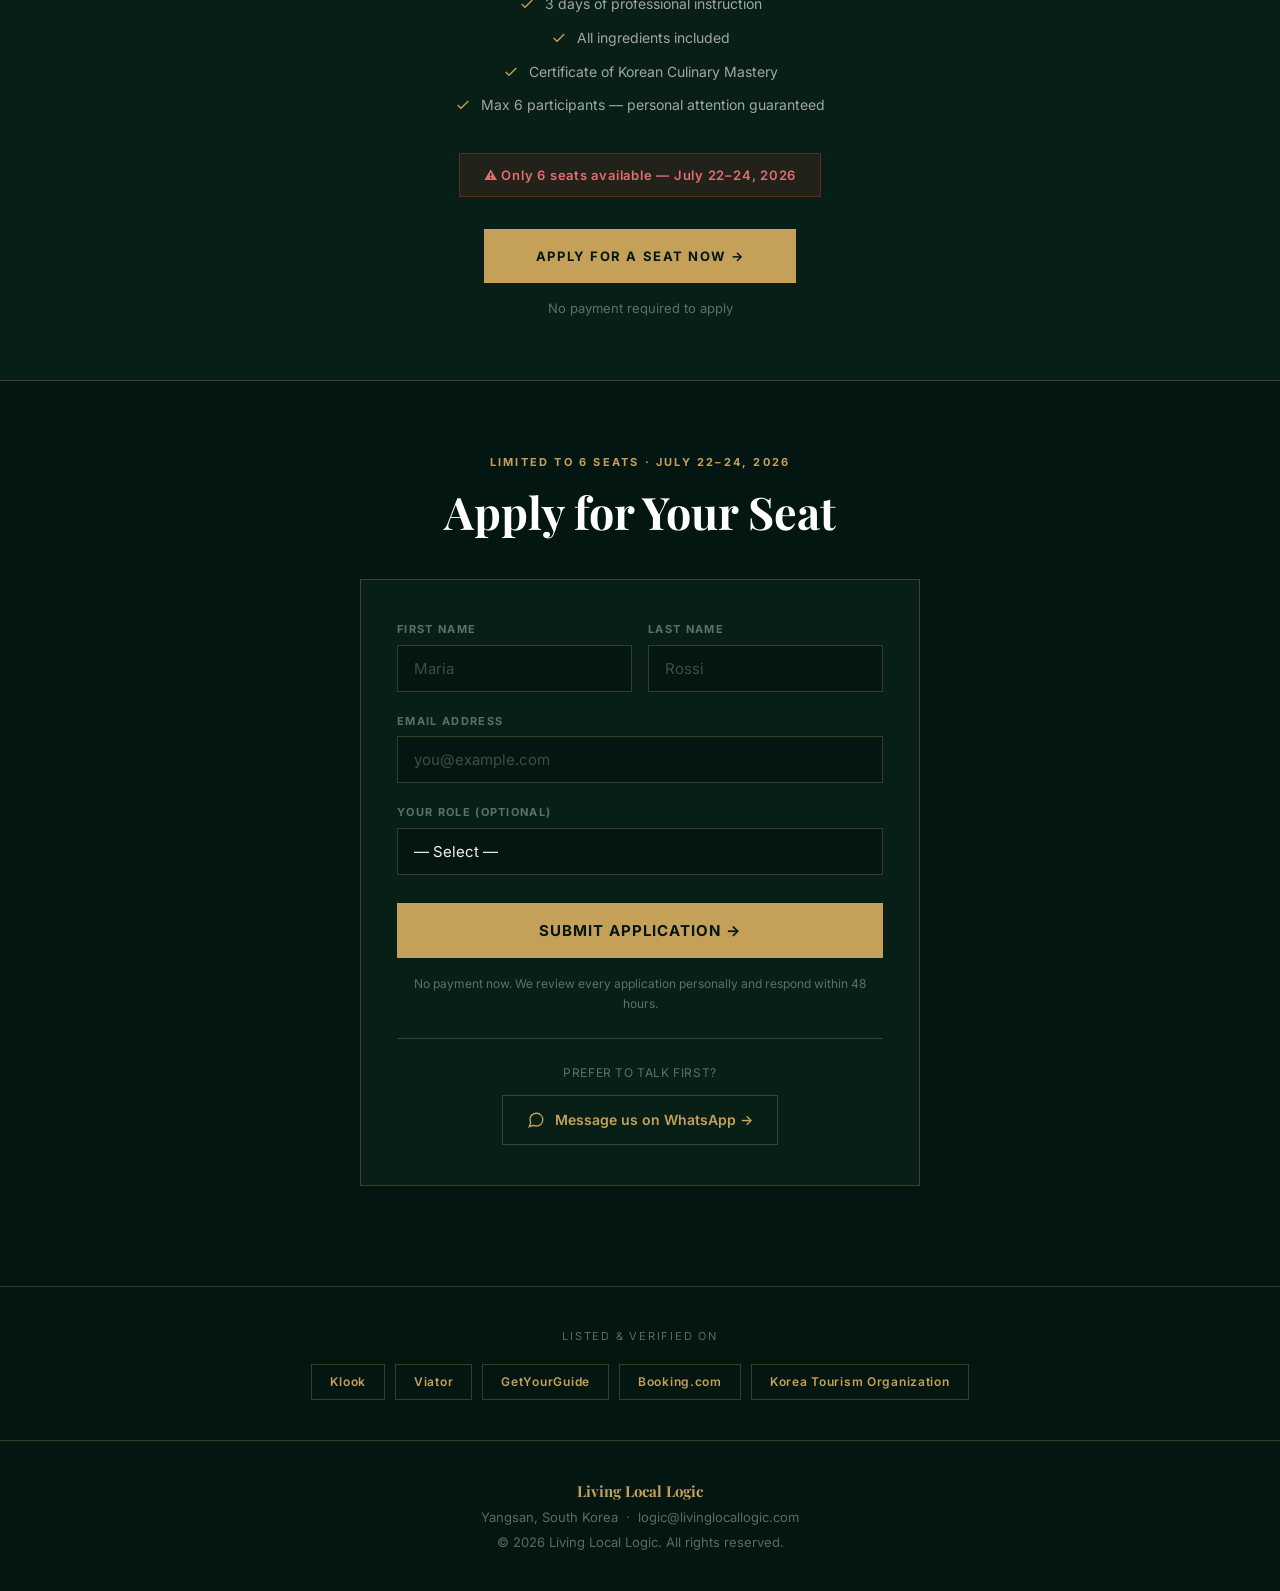
==== commit c4e1bf41: "Update korean-culinary-mastery.html" ====
--- a/korean-culinary-mastery.html
+++ b/korean-culinary-mastery.html
@@ -156,6 +156,27 @@
 }
 .btn-primary:hover { background: var(--gold-light); transform: translateY(-2px); }
 
+.btn-whatsapp {
+  display: inline-flex;
+  align-items: center;
+  justify-content: center;
+  gap: 10px;
+  background: linear-gradient(135deg, #25D366 0%, #128C7E 100%);
+  color: #ffffff;
+  font-family: 'Inter', sans-serif;
+  font-size: 13px;
+  font-weight: 700;
+  letter-spacing: 0.1em;
+  text-transform: uppercase;
+  padding: 16px 40px;
+  border: none;
+  cursor: pointer;
+  text-decoration: none;
+  transition: opacity .2s, transform .15s;
+  margin-top: 12px;
+}
+.btn-whatsapp:hover { opacity: 0.88; transform: translateY(-2px); }
+
 .hero-rule {
   width: 1px;
   height: 28px;
@@ -675,13 +696,21 @@
   transition: width .1s linear;
 }
 </style>
+<!-- Google tag (gtag.js) -->
+<script async src="https://www.googletagmanager.com/gtag/js?id=AW-18253467237"></script>
+<script>
+  window.dataLayer = window.dataLayer || [];
+  function gtag(){dataLayer.push(arguments);}
+  gtag('js', new Date());
+  gtag('config', 'AW-18253467237');
+</script>
 </head>
 <body>
 
 <div class="progress" id="prog"></div>
 
 <!-- TOP BAR -->
-<div class="topbar">🇰🇷 July 22–24, 2026 &nbsp;·&nbsp; Yangsan, Korea &nbsp;·&nbsp; 6 Seats Only &nbsp;·&nbsp; Professional Certificate Included</div>
+<div class="topbar">🇰🇷 July 22–24, 2026 &nbsp;·&nbsp; Busan, Korea &nbsp;·&nbsp; 6 Seats Only &nbsp;·&nbsp; Professional Certificate Included</div>
 
 <!-- ═══ HERO ═══ -->
 <section class="hero">
@@ -695,6 +724,10 @@
       Certificate of Korean Culinary Mastery — issued on completion
     </div>
     <a href="#apply" class="btn-primary">Apply for Your Seat →</a>
+    <a href="https://wa.me/message/SSK5Y64OZVAVA1" target="_blank" rel="noopener" class="btn-whatsapp">
+      <svg viewBox="0 0 24 24" width="18" height="18" fill="currentColor" xmlns="http://www.w3.org/2000/svg"><path d="M17.472 14.382c-.297-.149-1.758-.867-2.03-.967-.273-.099-.471-.148-.67.15-.197.297-.767.966-.94 1.164-.173.199-.347.223-.644.075-.297-.15-1.255-.463-2.39-1.475-.883-.788-1.48-1.761-1.653-2.059-.173-.297-.018-.458.13-.606.134-.133.298-.347.446-.52.149-.174.198-.298.298-.497.099-.198.05-.371-.025-.52-.075-.149-.669-1.612-.916-2.207-.242-.579-.487-.5-.669-.51-.173-.008-.371-.01-.57-.01-.198 0-.52.074-.792.372-.272.297-1.04 1.016-1.04 2.479 0 1.462 1.065 2.875 1.213 3.074.149.198 2.096 3.2 5.077 4.487.709.306 1.262.489 1.694.625.712.227 1.36.195 1.871.118.571-.085 1.758-.719 2.006-1.413.248-.694.248-1.289.173-1.413-.074-.124-.272-.198-.57-.347m-5.421 7.403h-.004a9.87 9.87 0 0 1-5.031-1.378l-.361-.214-3.741.982.998-3.648-.235-.374a9.86 9.86 0 0 1-1.51-5.26c.001-5.45 4.436-9.884 9.888-9.884 2.64 0 5.122 1.03 6.988 2.898a9.825 9.825 0 0 1 2.893 6.994c-.003 5.45-4.437 9.884-9.885 9.884m8.413-18.297A11.815 11.815 0 0 0 12.05 0C5.495 0 .16 5.335.157 11.892c0 2.096.547 4.142 1.588 5.945L.057 24l6.305-1.654a11.882 11.882 0 0 0 5.683 1.448h.005c6.554 0 11.89-5.335 11.893-11.893a11.821 11.821 0 0 0-3.48-8.413z"/></svg>
+      Chat with Us on WhatsApp
+    </a>
     <div class="hero-rule"></div>
   </div>
 </section>
@@ -820,7 +853,7 @@
     <li><div class="inc-dot"></div> Maximum 6 participants</li>
     <li><div class="inc-dot"></div> Personal feedback from Chef Lee Tak</li>
     <li><div class="inc-dot"></div> Recipes and reference notes</li>
-    <li><div class="inc-dot"></div> Yangsan, South Korea setting</li>
+    <li><div class="inc-dot"></div> Busan, South Korea setting</li>
     <li><div class="inc-dot"></div> KTO verified program</li>
   </ul>
 </div>
@@ -990,8 +1023,7 @@
     });
 
     if (res.ok) {
-      document.getElementById('formWrap').style.display = 'none';
-      document.getElementById('successMsg').style.display = 'block';
+      window.location.href = '/thank-you.html';
     } else {
       btn.textContent = 'Submit Application →';
       btn.disabled = false;
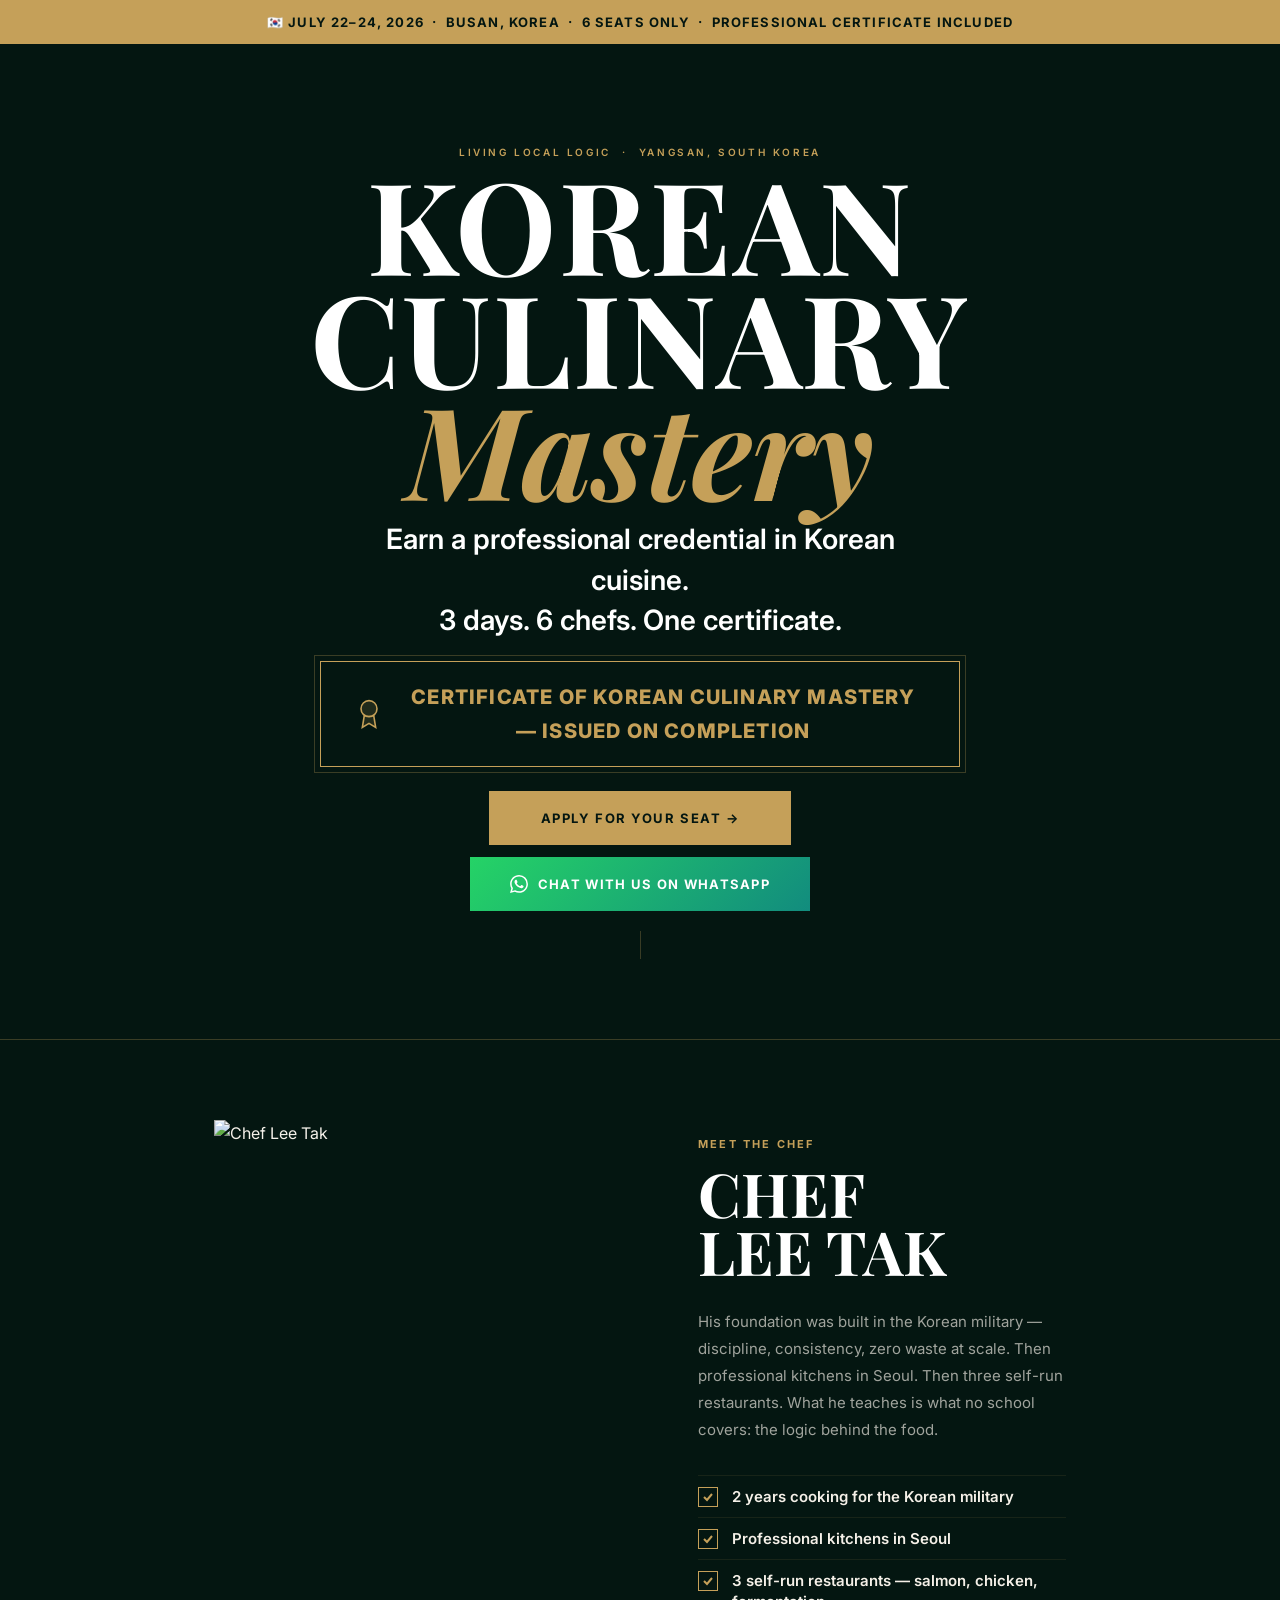
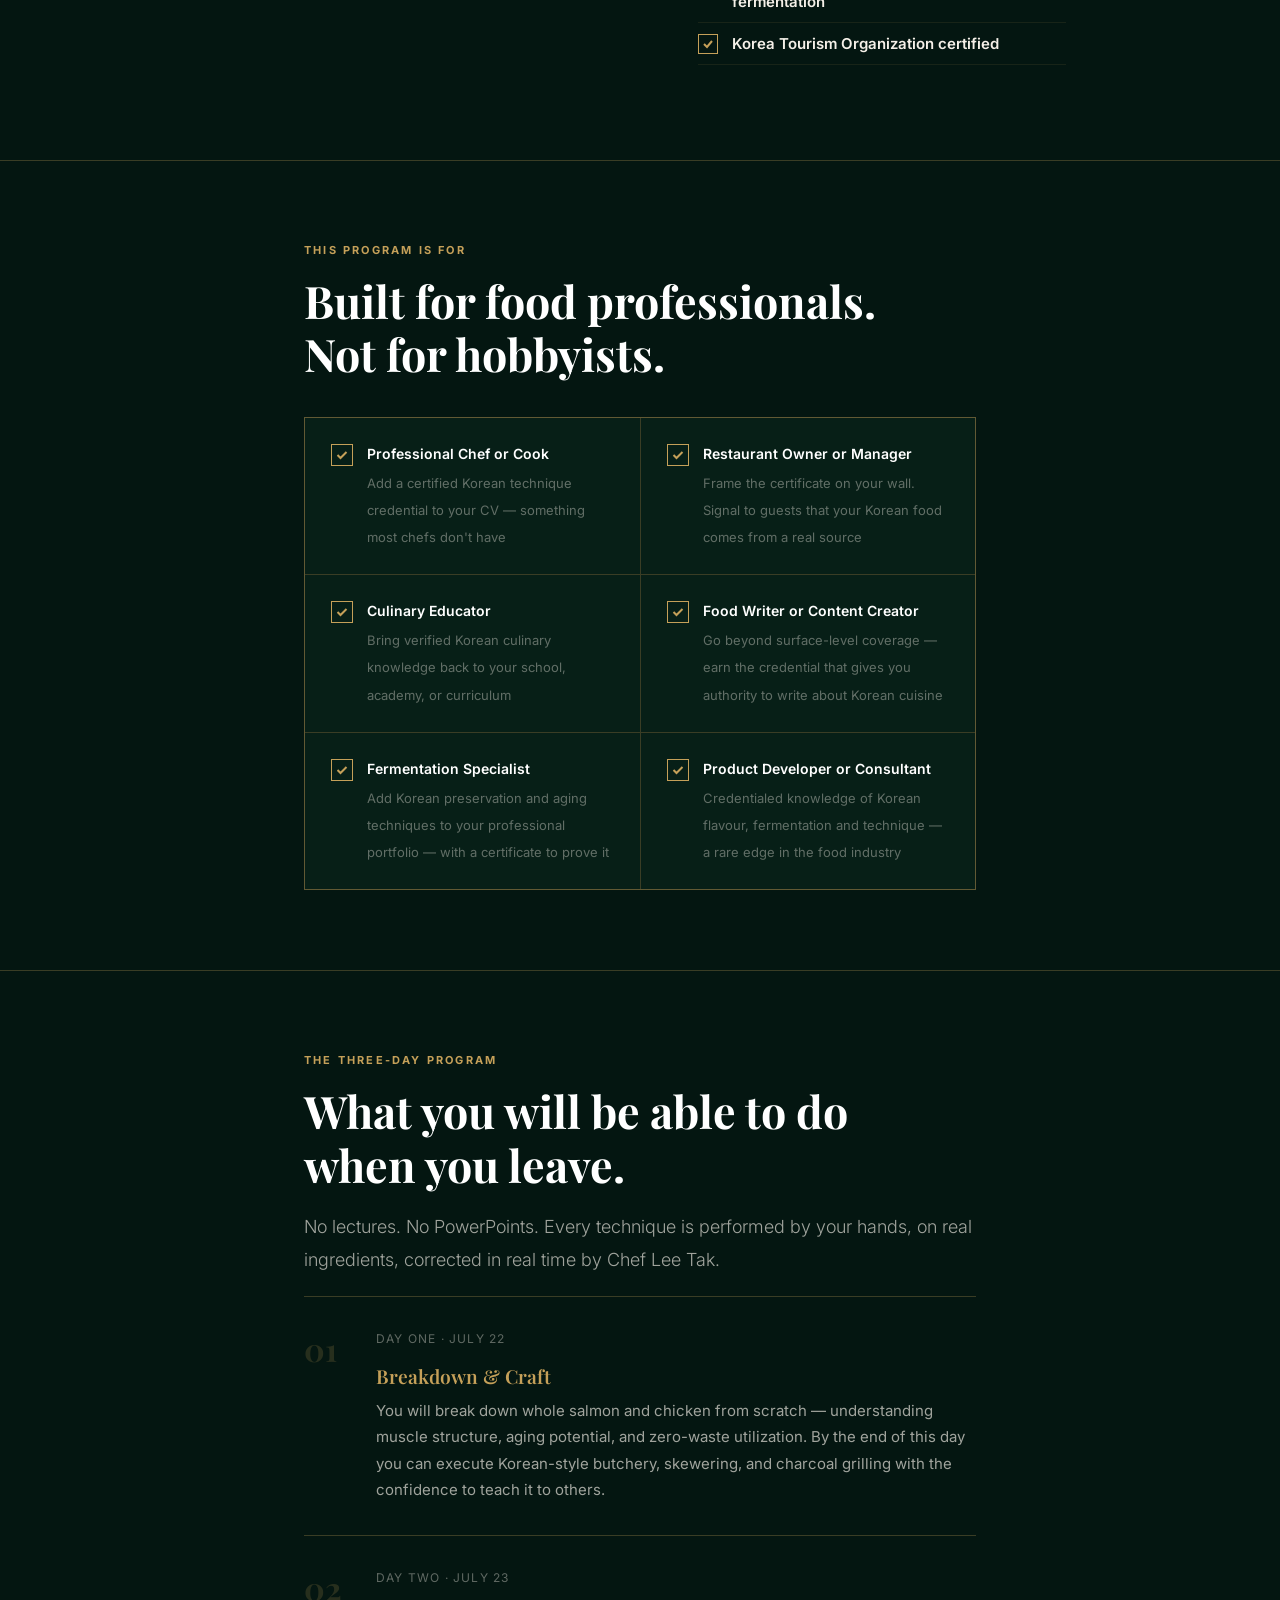
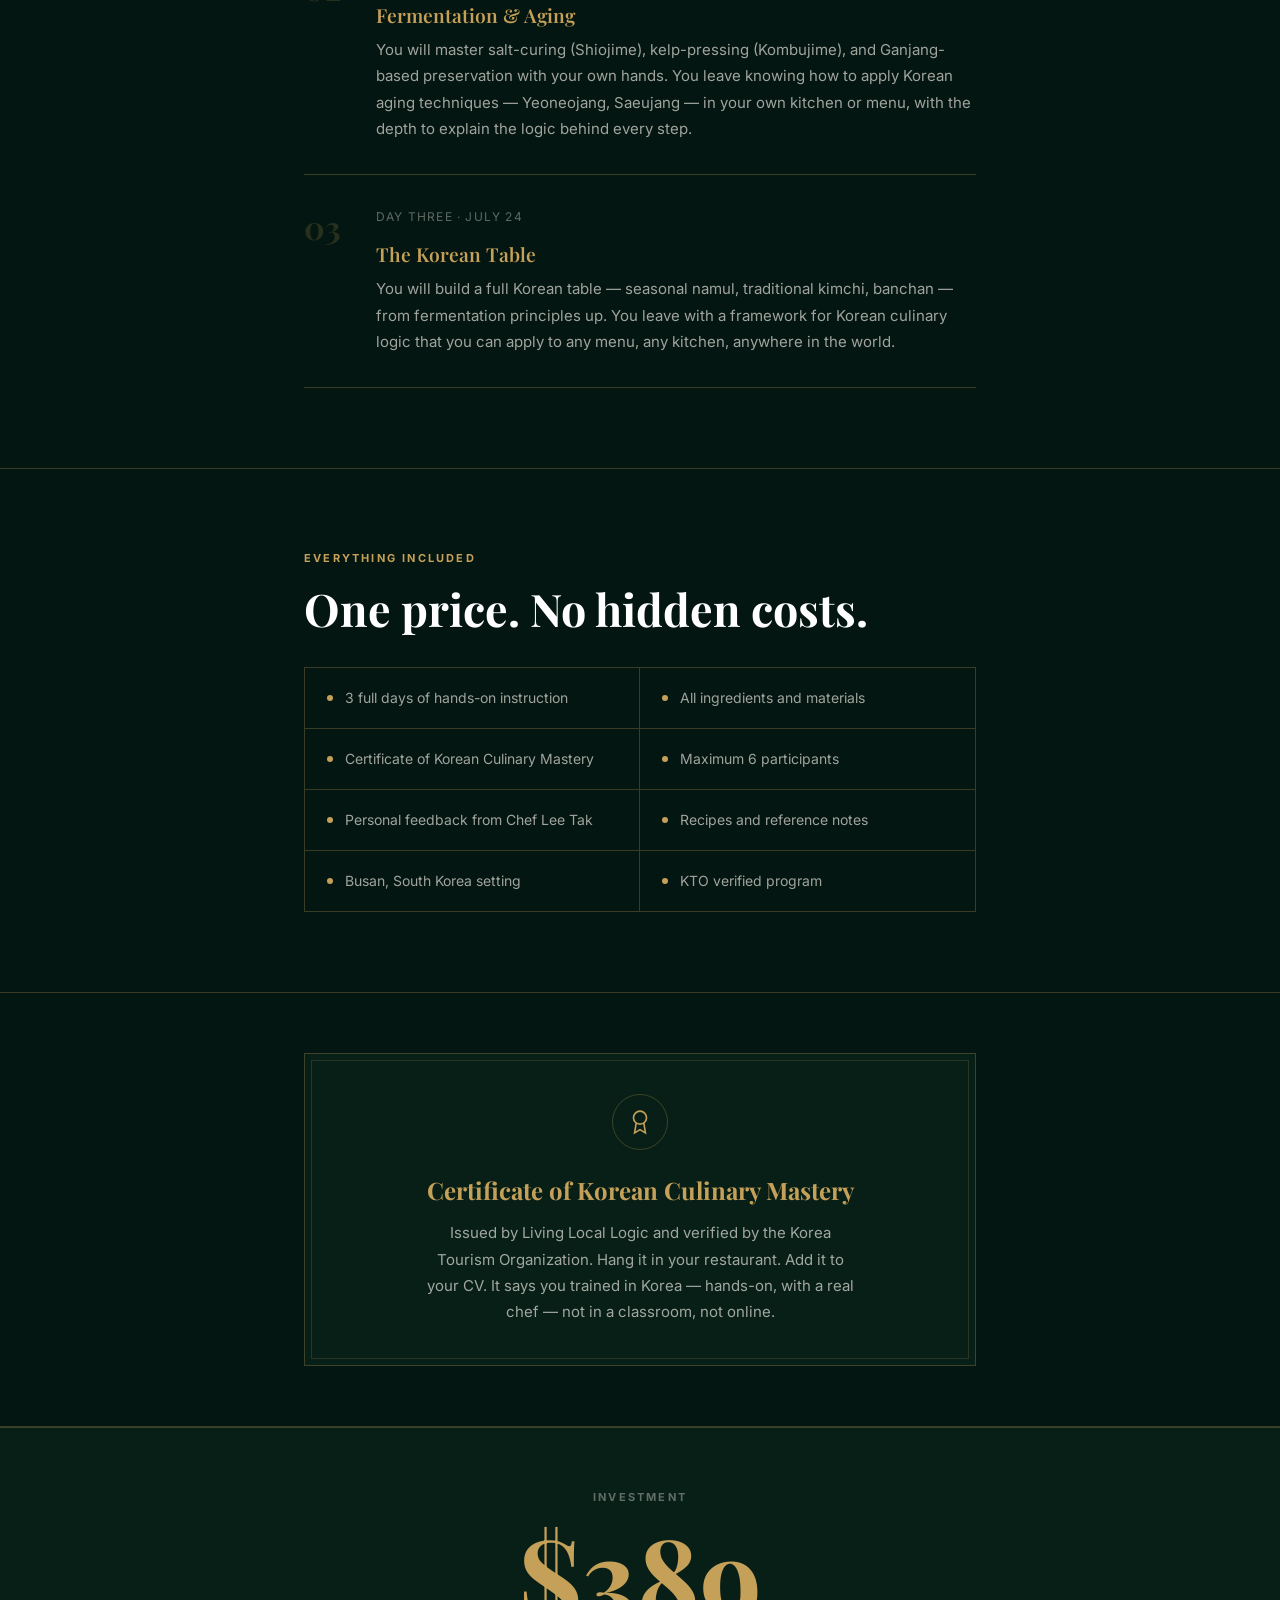
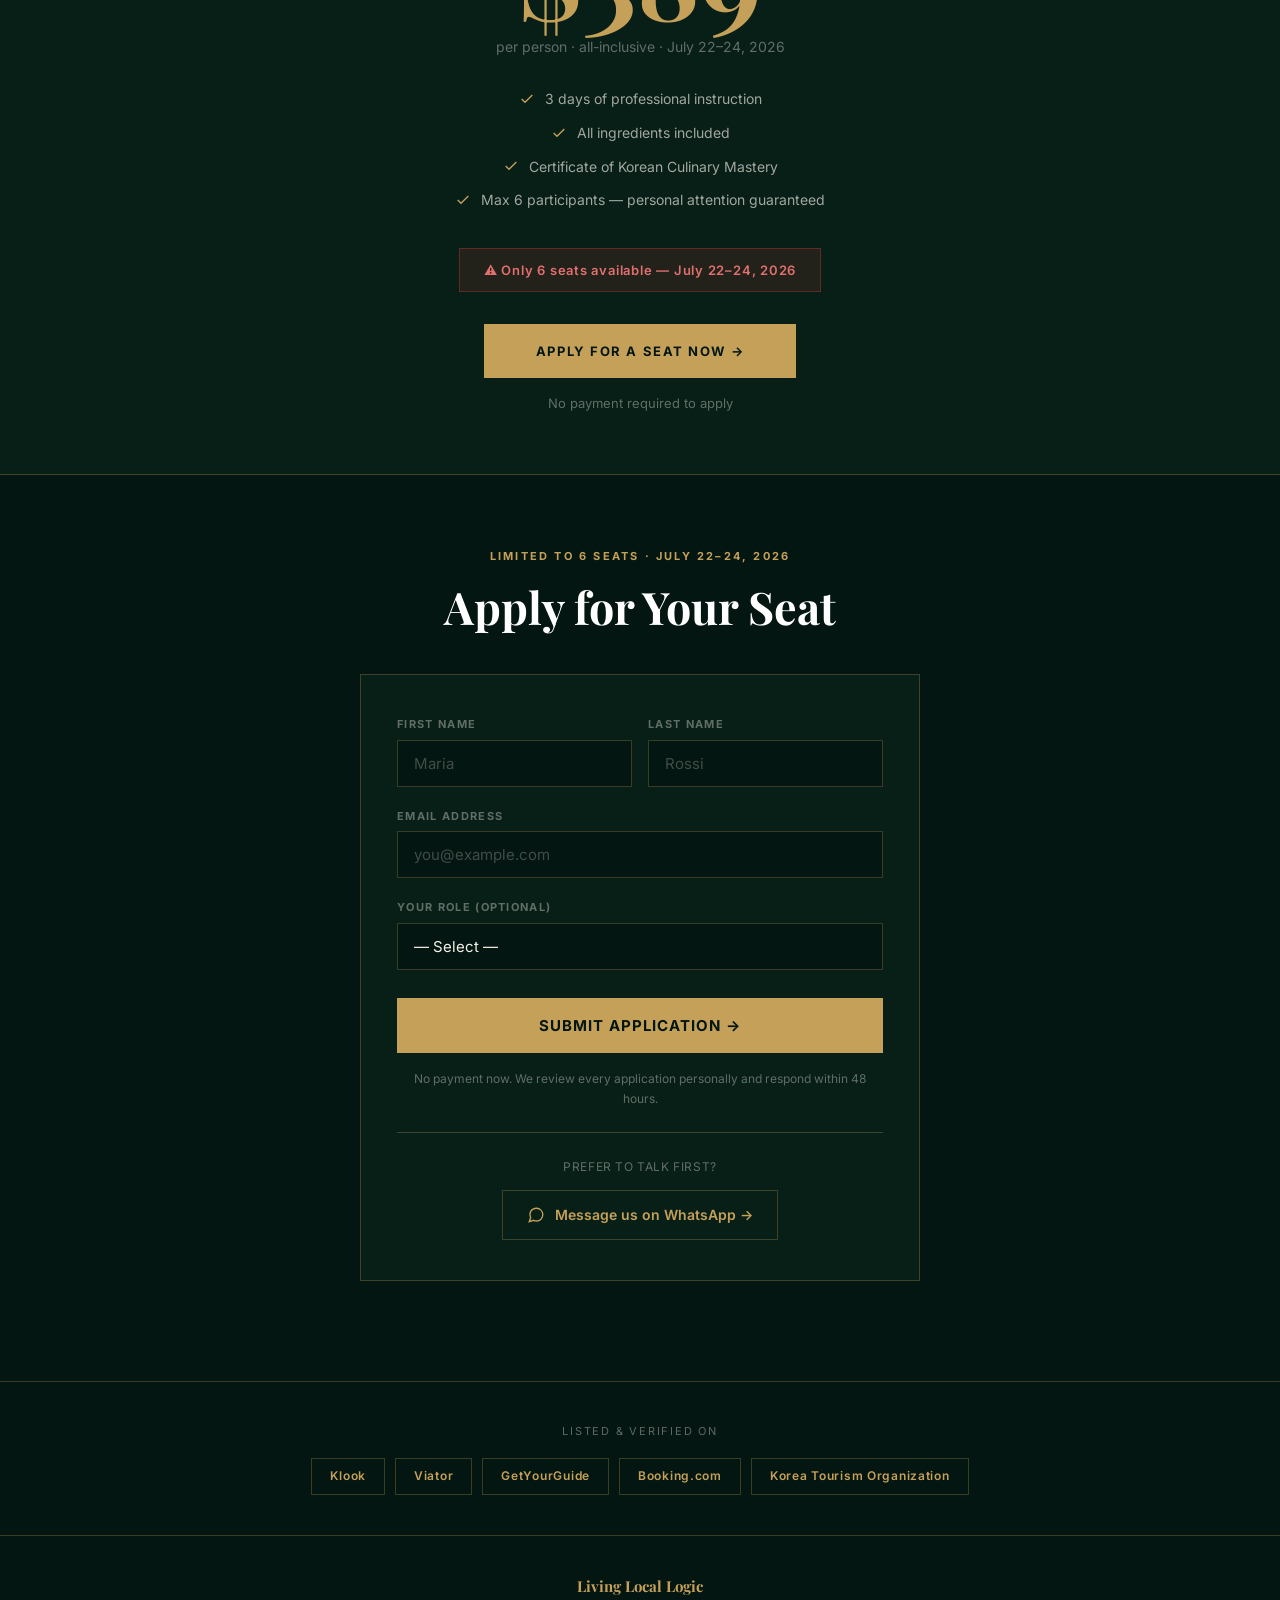
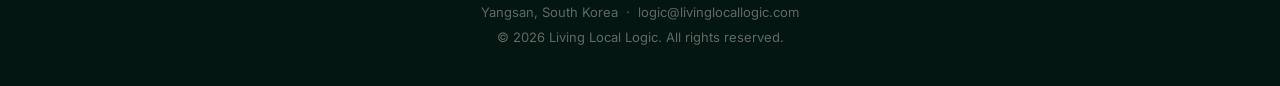
==== commit 6738db5d: "Update korean-culinary-mastery.html" ====
--- a/korean-culinary-mastery.html
+++ b/korean-culinary-mastery.html
@@ -53,12 +53,11 @@
 
 .hero {
   position: relative;
-  min-height: 100svh;
   display: flex;
   flex-direction: column;
   align-items: center;
   justify-content: center;
-  padding: 24px;
+  padding: 100px 24px 80px;
   text-align: center;
   overflow: hidden;
 }
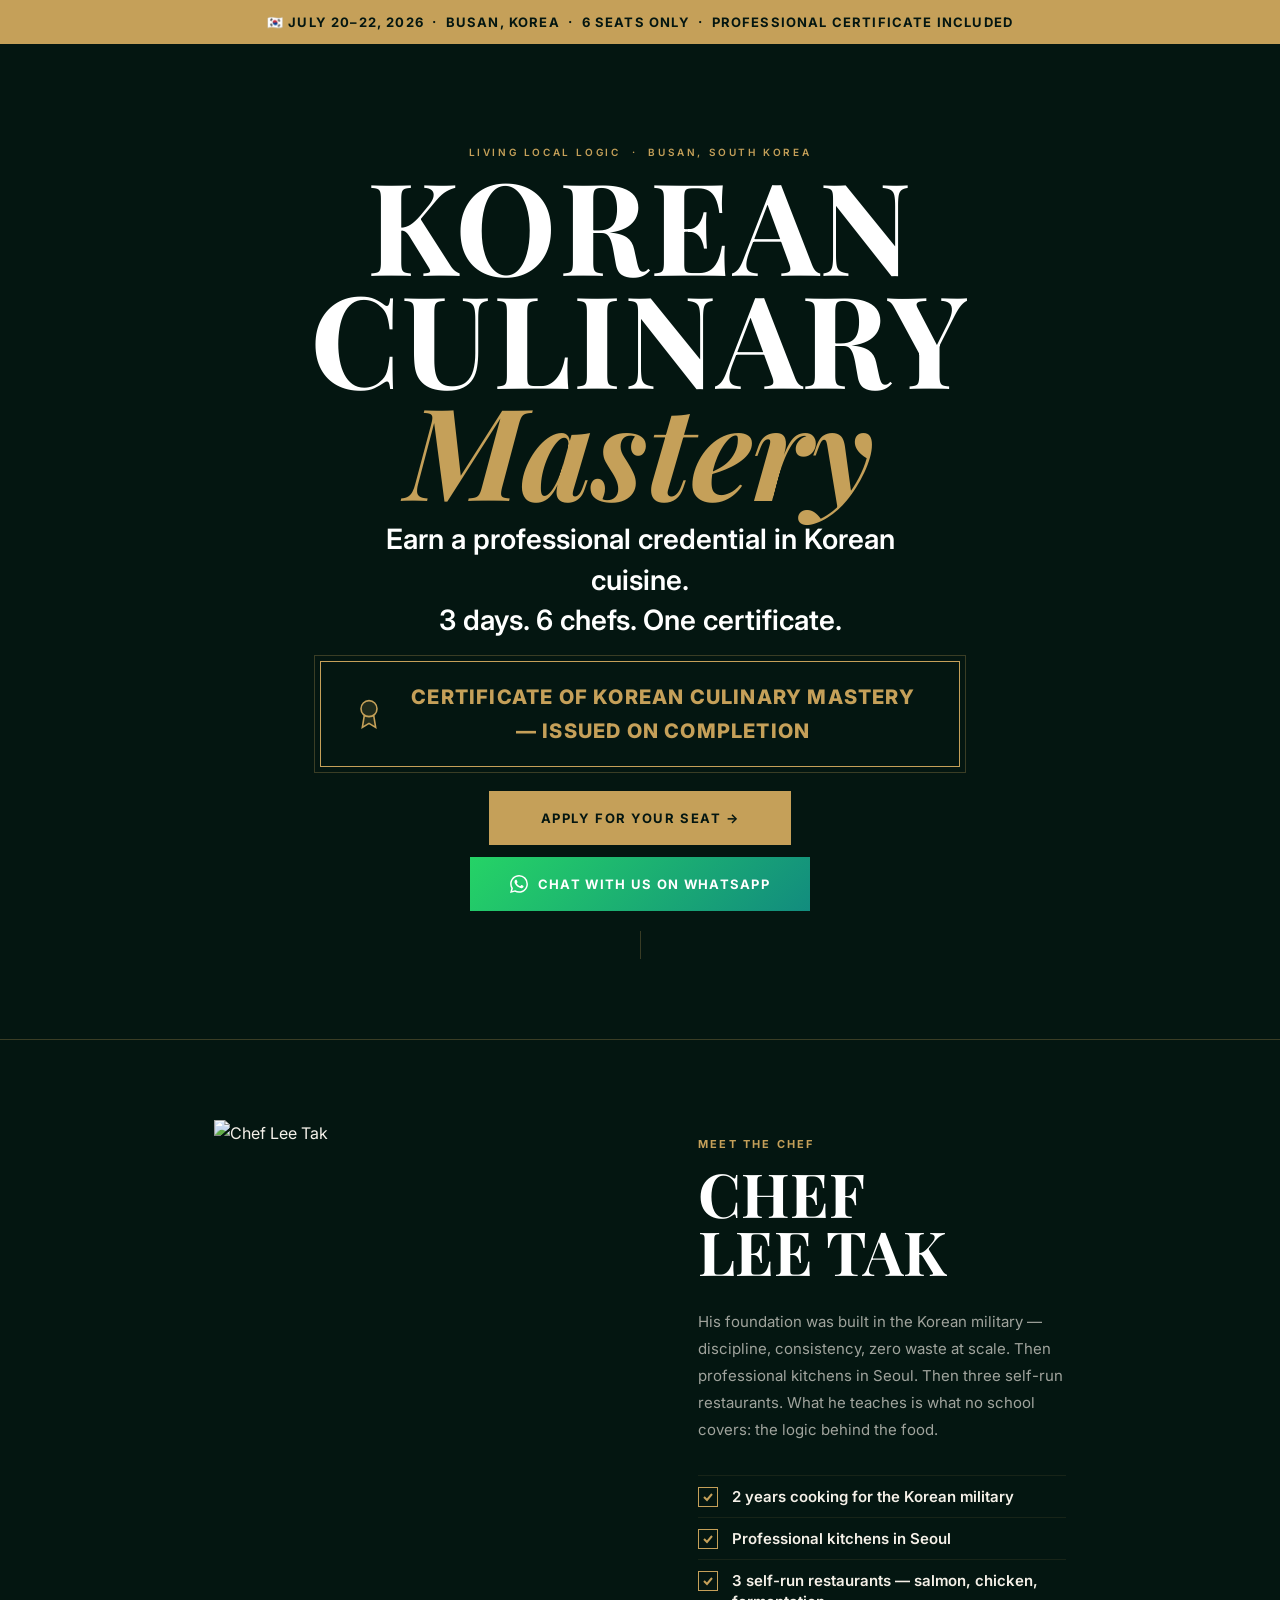
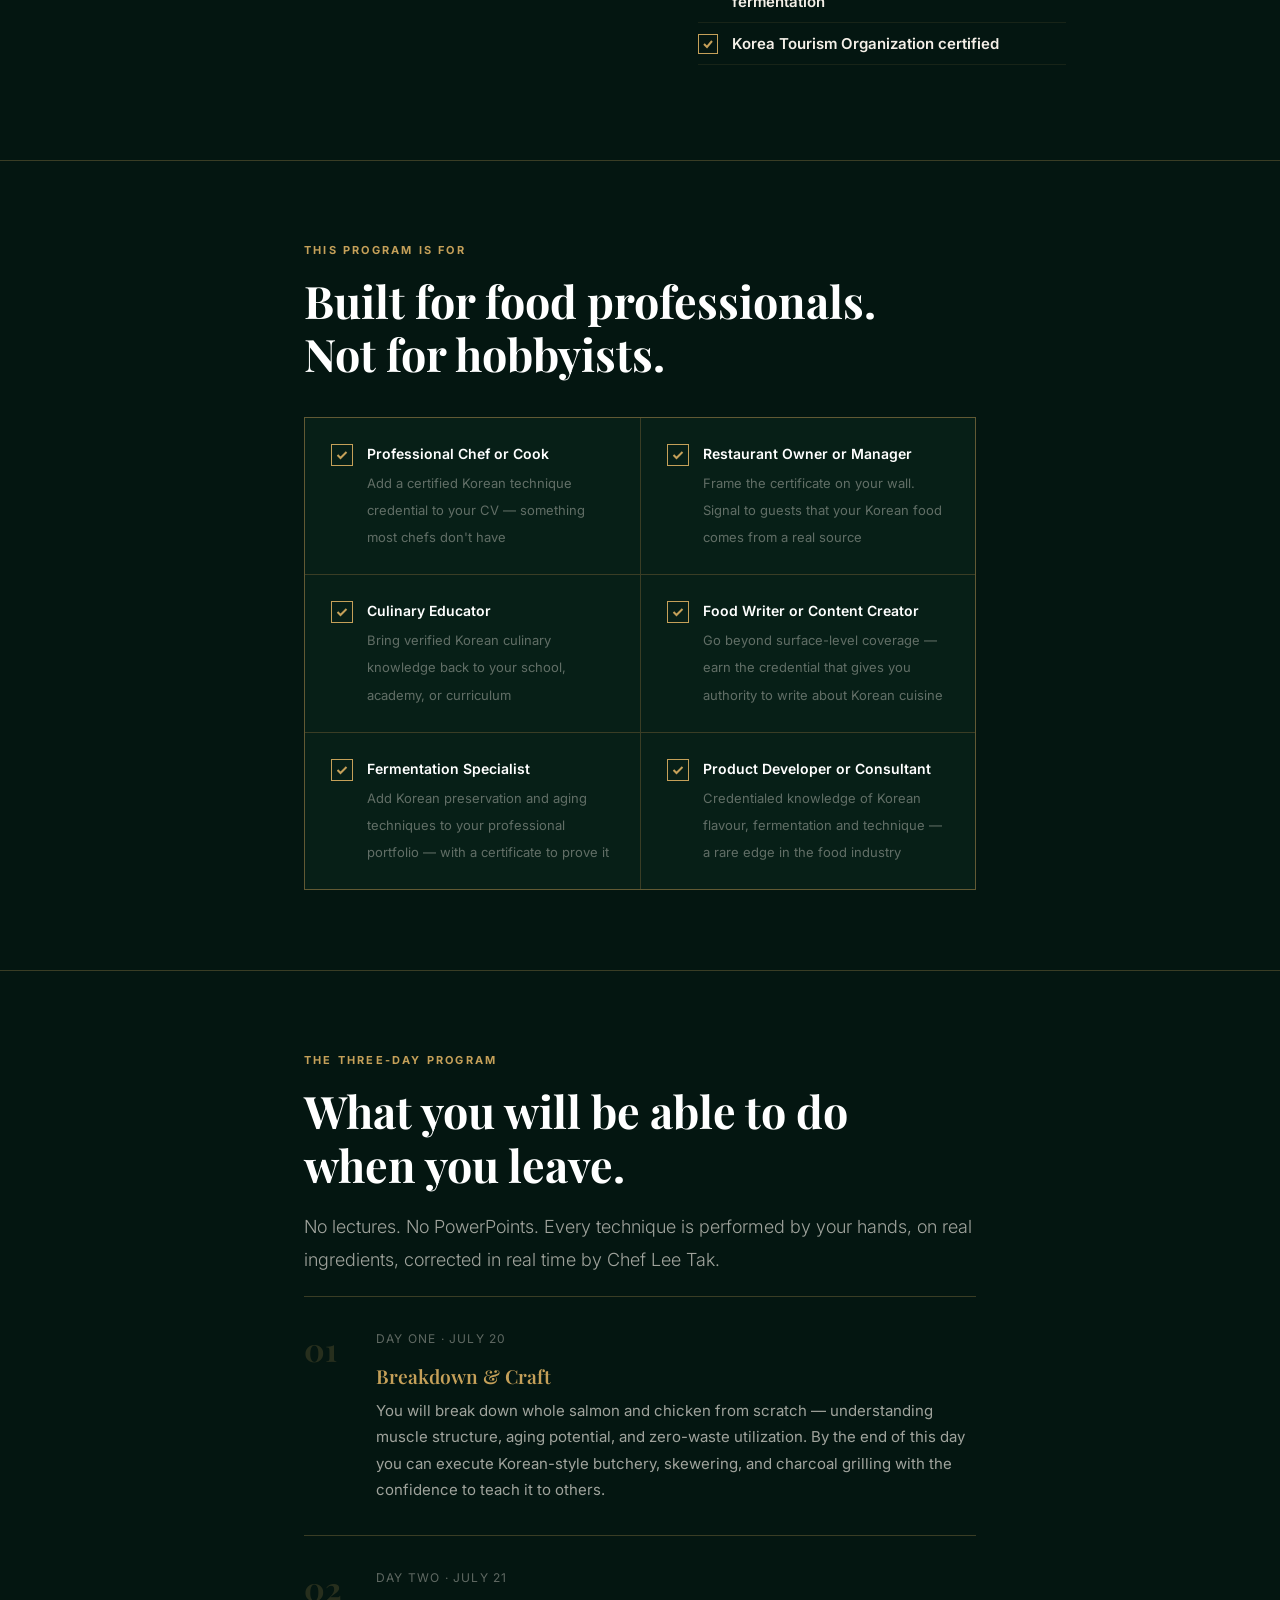
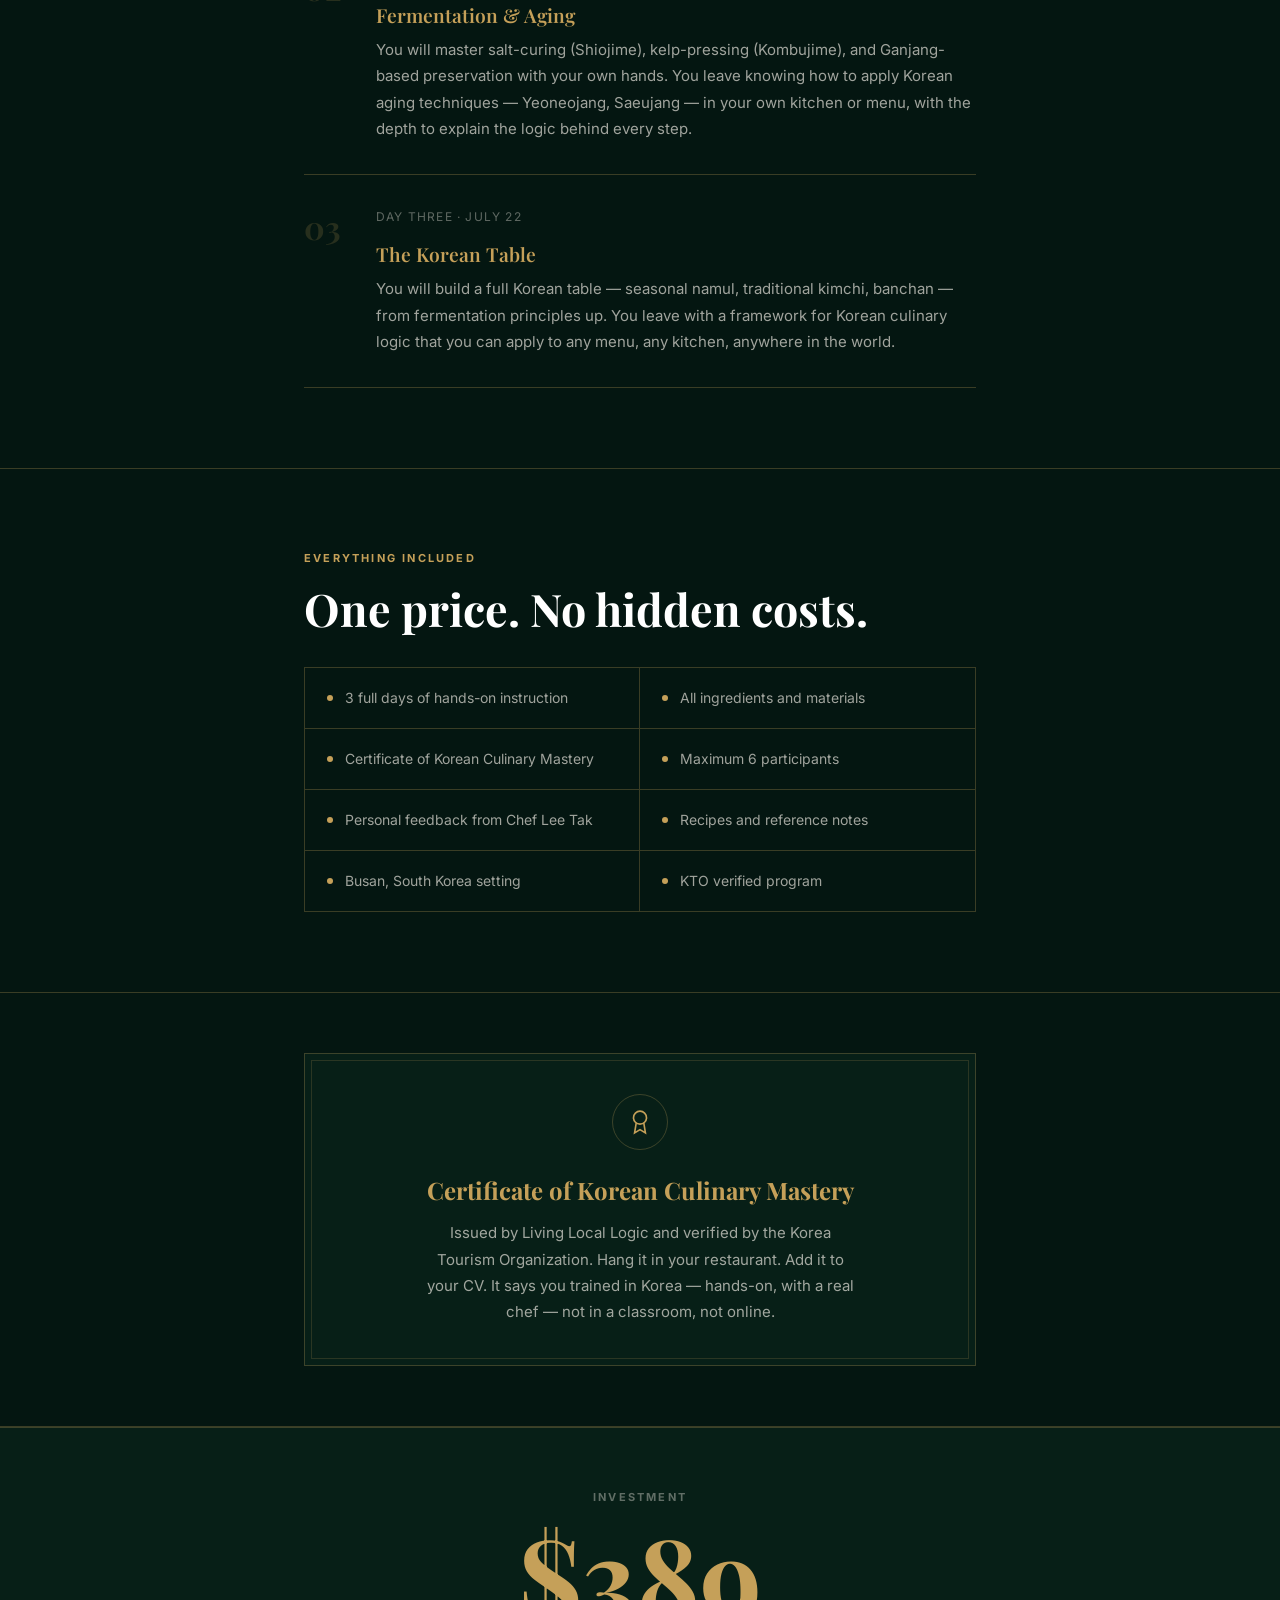
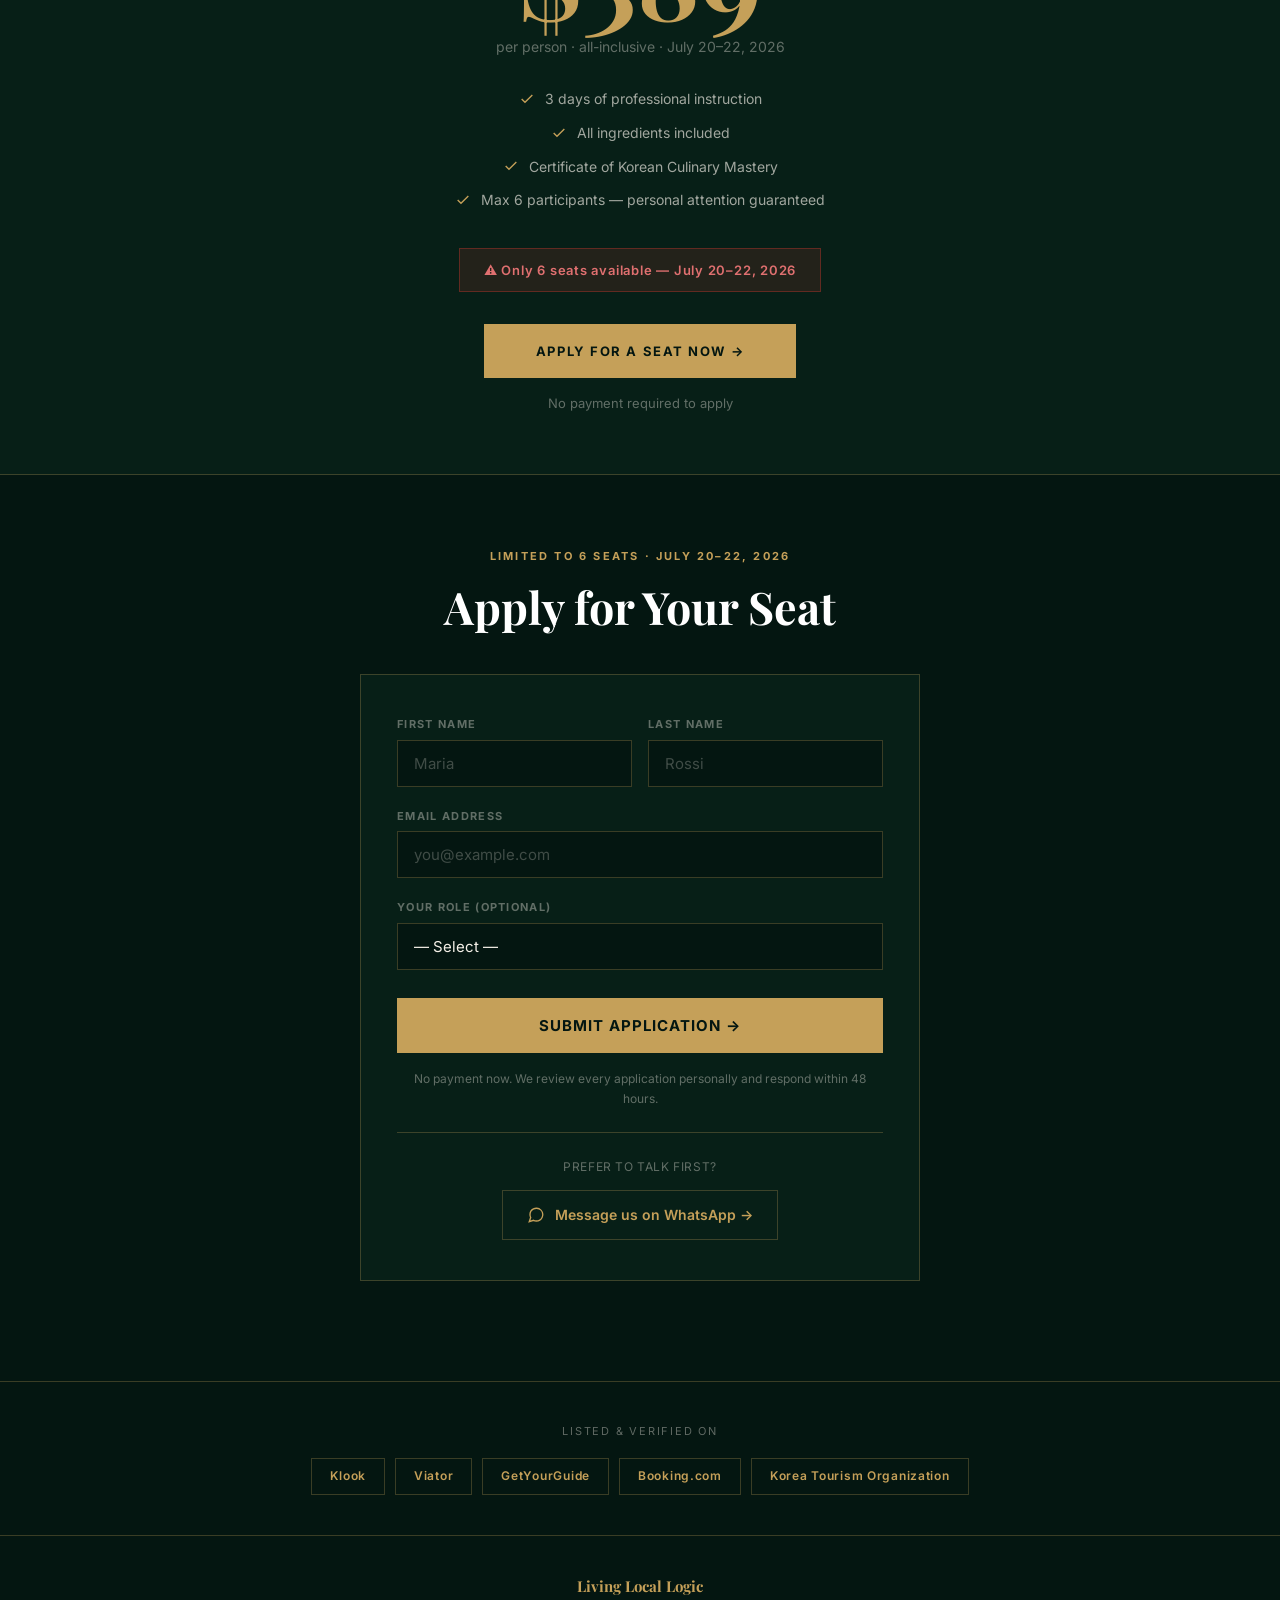
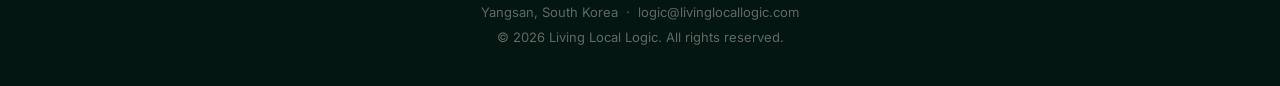
==== commit e7540c26: "Update korean-culinary-mastery.html" ====
--- a/korean-culinary-mastery.html
+++ b/korean-culinary-mastery.html
@@ -709,13 +709,13 @@
 <div class="progress" id="prog"></div>
 
 <!-- TOP BAR -->
-<div class="topbar">🇰🇷 July 22–24, 2026 &nbsp;·&nbsp; Busan, Korea &nbsp;·&nbsp; 6 Seats Only &nbsp;·&nbsp; Professional Certificate Included</div>
+<div class="topbar">🇰🇷 July 20–22, 2026 &nbsp;·&nbsp; Busan, Korea &nbsp;·&nbsp; 6 Seats Only &nbsp;·&nbsp; Professional Certificate Included</div>
 
 <!-- ═══ HERO ═══ -->
 <section class="hero">
   <div class="hero-bg"></div>
   <div class="hero-body">
-    <div class="hero-wordmark">Living Local Logic &nbsp;·&nbsp; Yangsan, South Korea</div>
+    <div class="hero-wordmark">Living Local Logic &nbsp;·&nbsp; Busan, South Korea</div>
     <h1>Korean<br>Culinary<br><em>Mastery</em></h1>
     <p class="hero-sub">Earn a professional credential in Korean cuisine.<br>3 days. 6 chefs. One certificate.</p>
     <div class="hero-cert">
@@ -813,7 +813,7 @@
   <div class="module">
     <div class="module-num">01</div>
     <div>
-      <div class="module-sub">Day One · July 22</div>
+      <div class="module-sub">Day One · July 20</div>
       <h3>Breakdown & Craft</h3>
       <p>You will break down whole salmon and chicken from scratch — understanding muscle structure, aging potential, and zero-waste utilization. By the end of this day you can execute Korean-style butchery, skewering, and charcoal grilling with the confidence to teach it to others.</p>
     </div>
@@ -822,7 +822,7 @@
   <div class="module">
     <div class="module-num">02</div>
     <div>
-      <div class="module-sub">Day Two · July 23</div>
+      <div class="module-sub">Day Two · July 21</div>
       <h3>Fermentation & Aging</h3>
       <p>You will master salt-curing (Shiojime), kelp-pressing (Kombujime), and Ganjang-based preservation with your own hands. You leave knowing how to apply Korean aging techniques — Yeoneojang, Saeujang — in your own kitchen or menu, with the depth to explain the logic behind every step.</p>
     </div>
@@ -831,7 +831,7 @@
   <div class="module">
     <div class="module-num">03</div>
     <div>
-      <div class="module-sub">Day Three · July 24</div>
+      <div class="module-sub">Day Three · July 22</div>
       <h3>The Korean Table</h3>
       <p>You will build a full Korean table — seasonal namul, traditional kimchi, banchan — from fermentation principles up. You leave with a framework for Korean culinary logic that you can apply to any menu, any kitchen, anywhere in the world.</p>
     </div>
@@ -876,7 +876,7 @@
 <div class="price-block reveal">
   <div class="price-eyebrow">Investment</div>
   <div class="price-num">$389</div>
-  <div class="price-per">per person · all-inclusive · July 22–24, 2026</div>
+  <div class="price-per">per person · all-inclusive · July 20–22, 2026</div>
 
   <div class="price-items">
     <div class="price-item">
@@ -897,7 +897,7 @@
     </div>
   </div>
 
-  <div class="seats-alert">⚠ Only 6 seats available — July 22–24, 2026</div>
+  <div class="seats-alert">⚠ Only 6 seats available — July 20–22, 2026</div>
   <br>
   <a href="#apply" class="btn-primary">Apply for a Seat Now →</a>
   <p style="margin-top:14px; font-size:13px; color:var(--cream-faint);">No payment required to apply</p>
@@ -906,7 +906,7 @@
 <!-- ═══ FORM ═══ -->
 <section class="form-section" id="apply">
   <div class="form-inner">
-    <div class="label center">Limited to 6 Seats · July 22–24, 2026</div>
+    <div class="label center">Limited to 6 Seats · July 20–22, 2026</div>
     <h2 class="serif center">Apply for Your Seat</h2>
 
     <div class="form-box">
@@ -952,7 +952,7 @@
       <div class="success-msg" id="successMsg">
         <svg viewBox="0 0 24 24" stroke-width="1.5"><path d="M22 11.08V12a10 10 0 1 1-5.93-9.14"/><polyline points="22 4 12 14.01 9 11.01"/></svg>
         <h3>Application Received</h3>
-        <p>We'll be in touch within 48 hours to discuss your placement for the July 22–24, 2026 program.</p>
+        <p>We'll be in touch within 48 hours to discuss your placement for the July 20–22, 2026 program.</p>
       </div>
     </div>
   </div>
@@ -1017,7 +1017,7 @@
         name: fname + ' ' + lname,
         email: email,
         role: role,
-        _subject: 'New Application — Korean Culinary Mastery (July 22–24, 2026)'
+        _subject: 'New Application — Korean Culinary Mastery (July 20–22, 2026)'
       })
     });
 
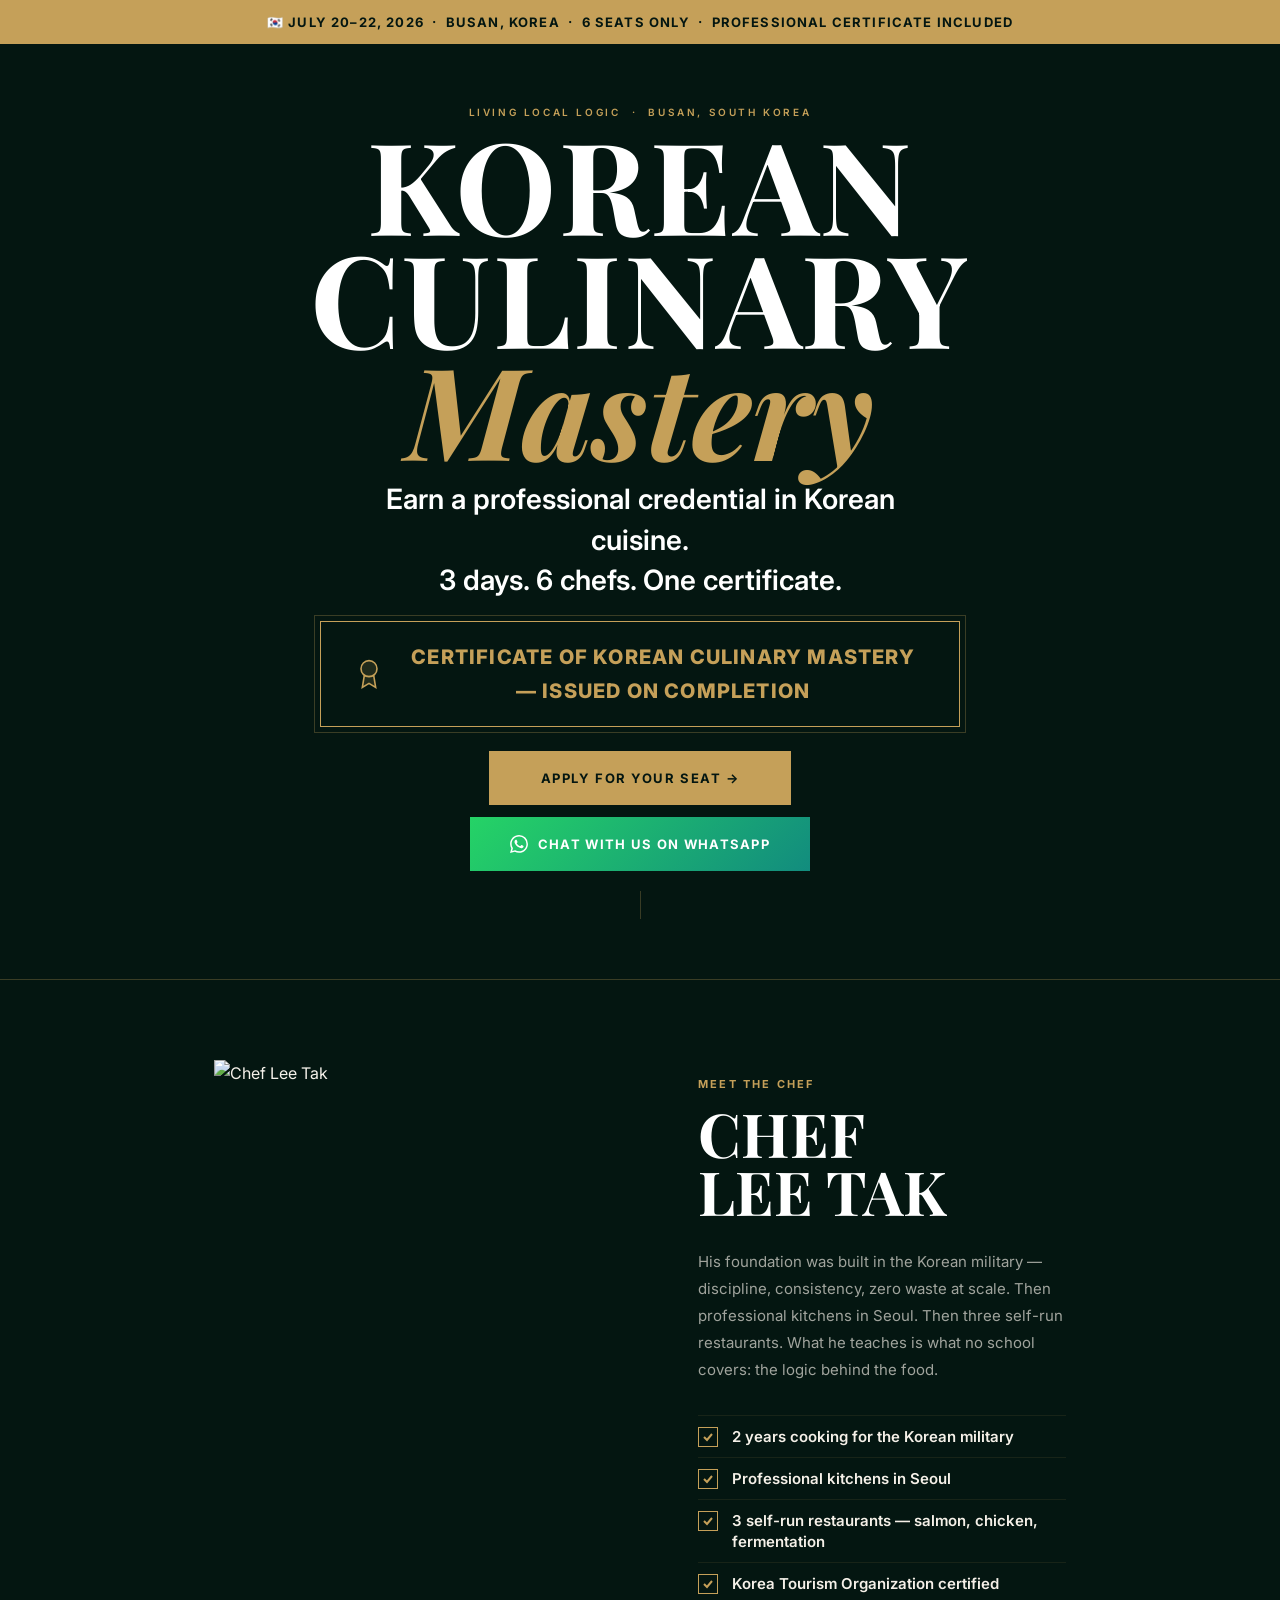
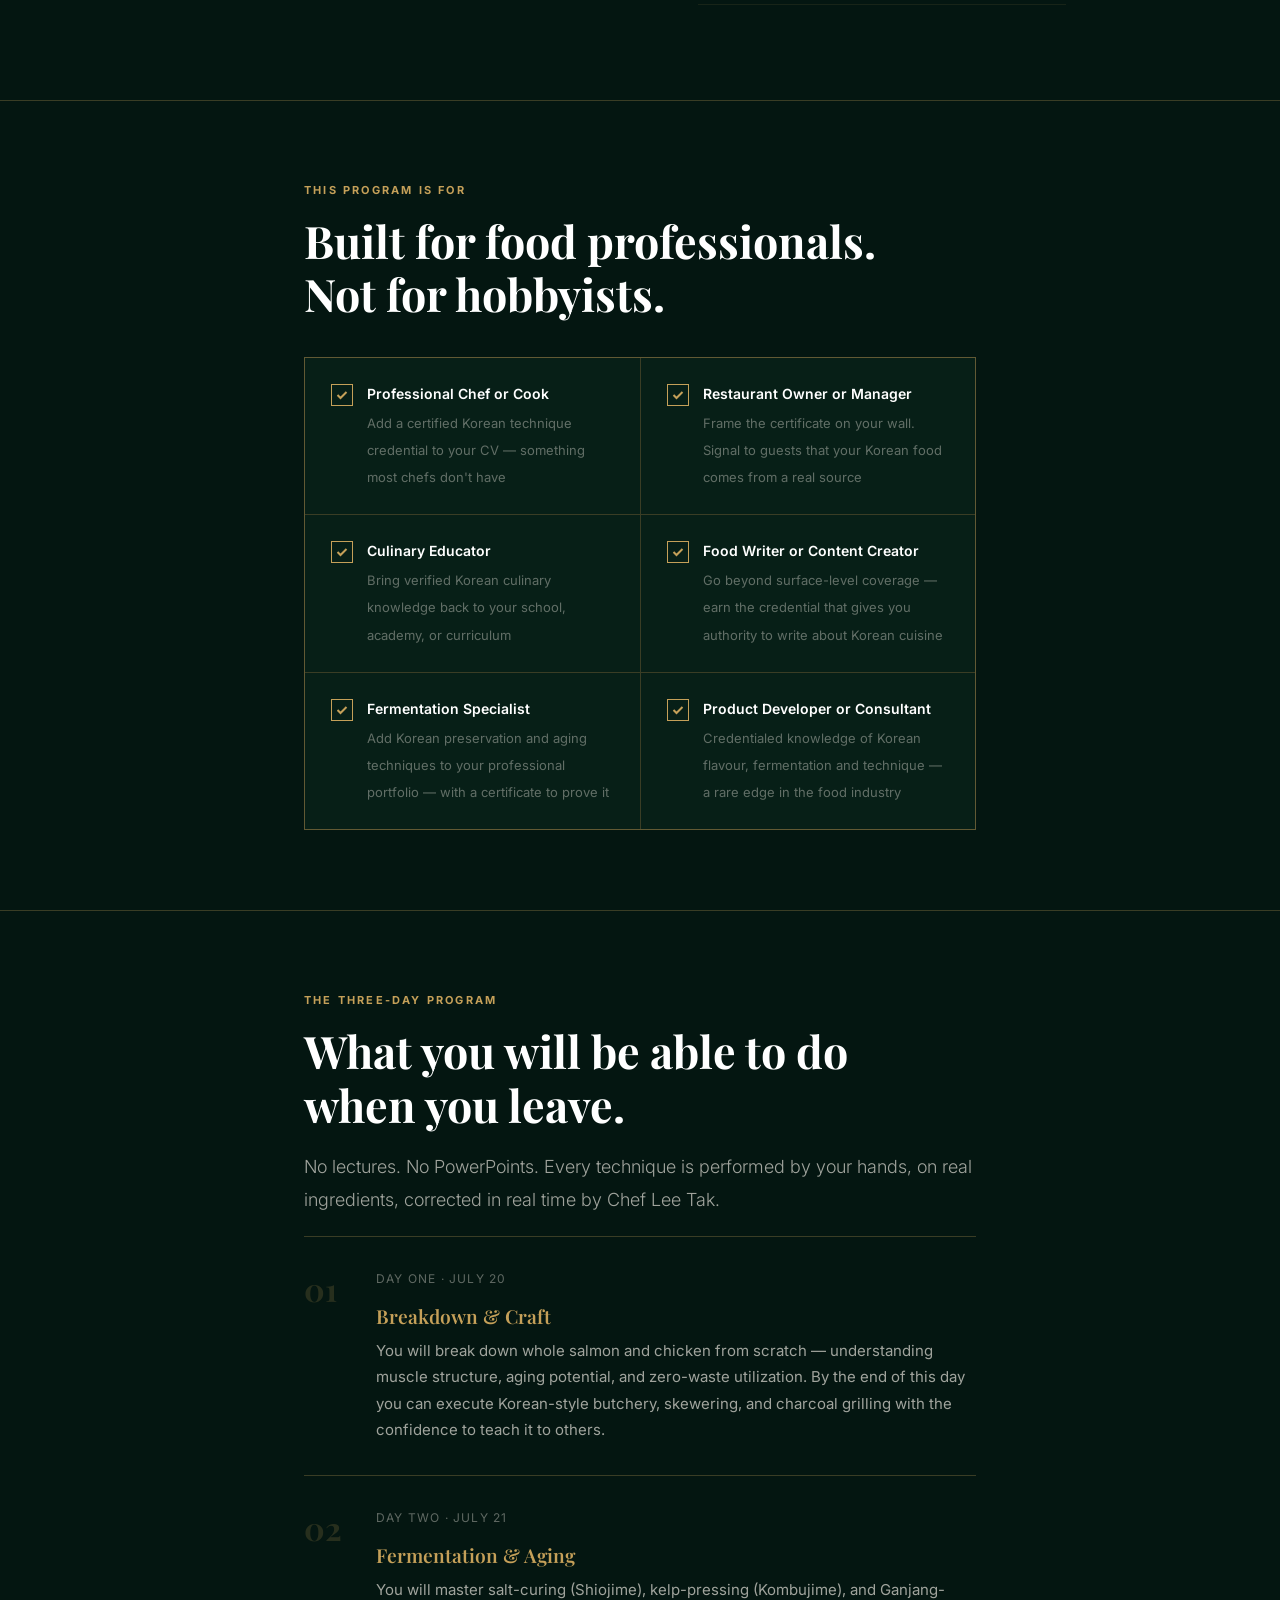
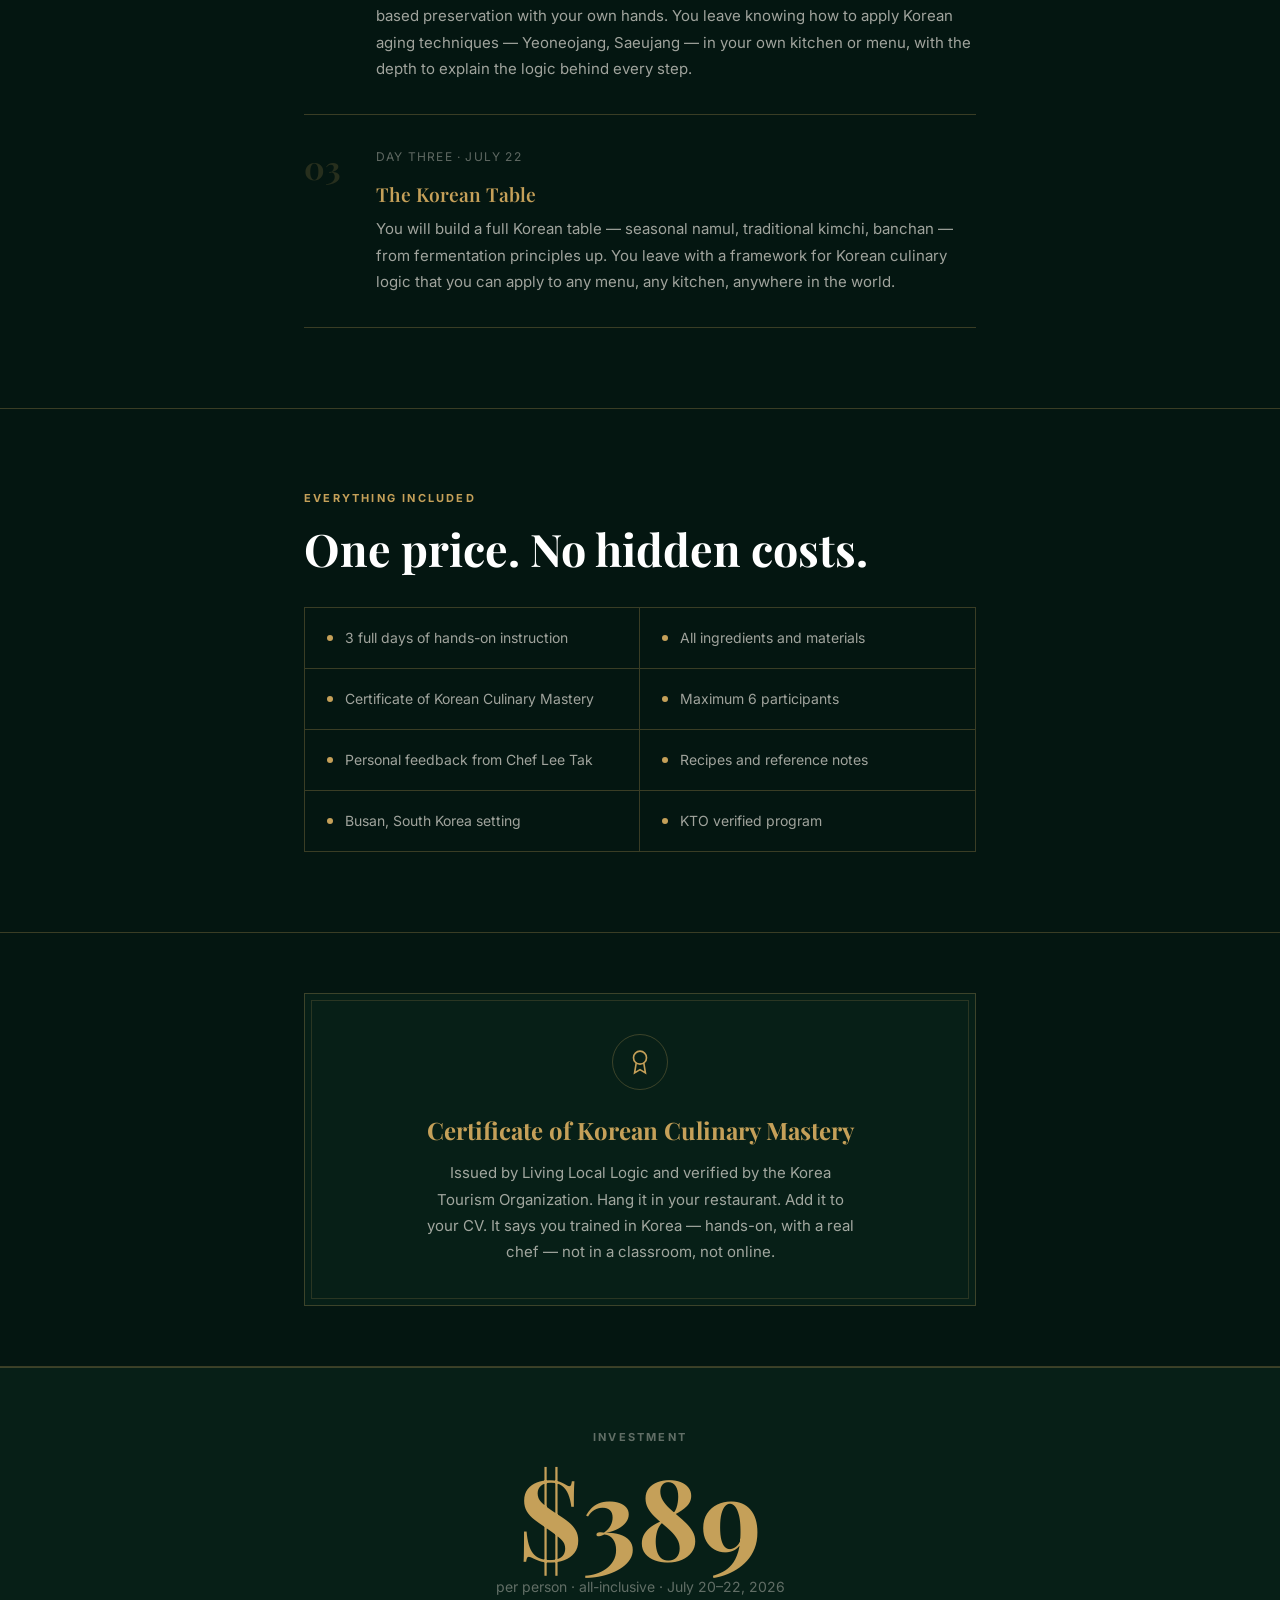
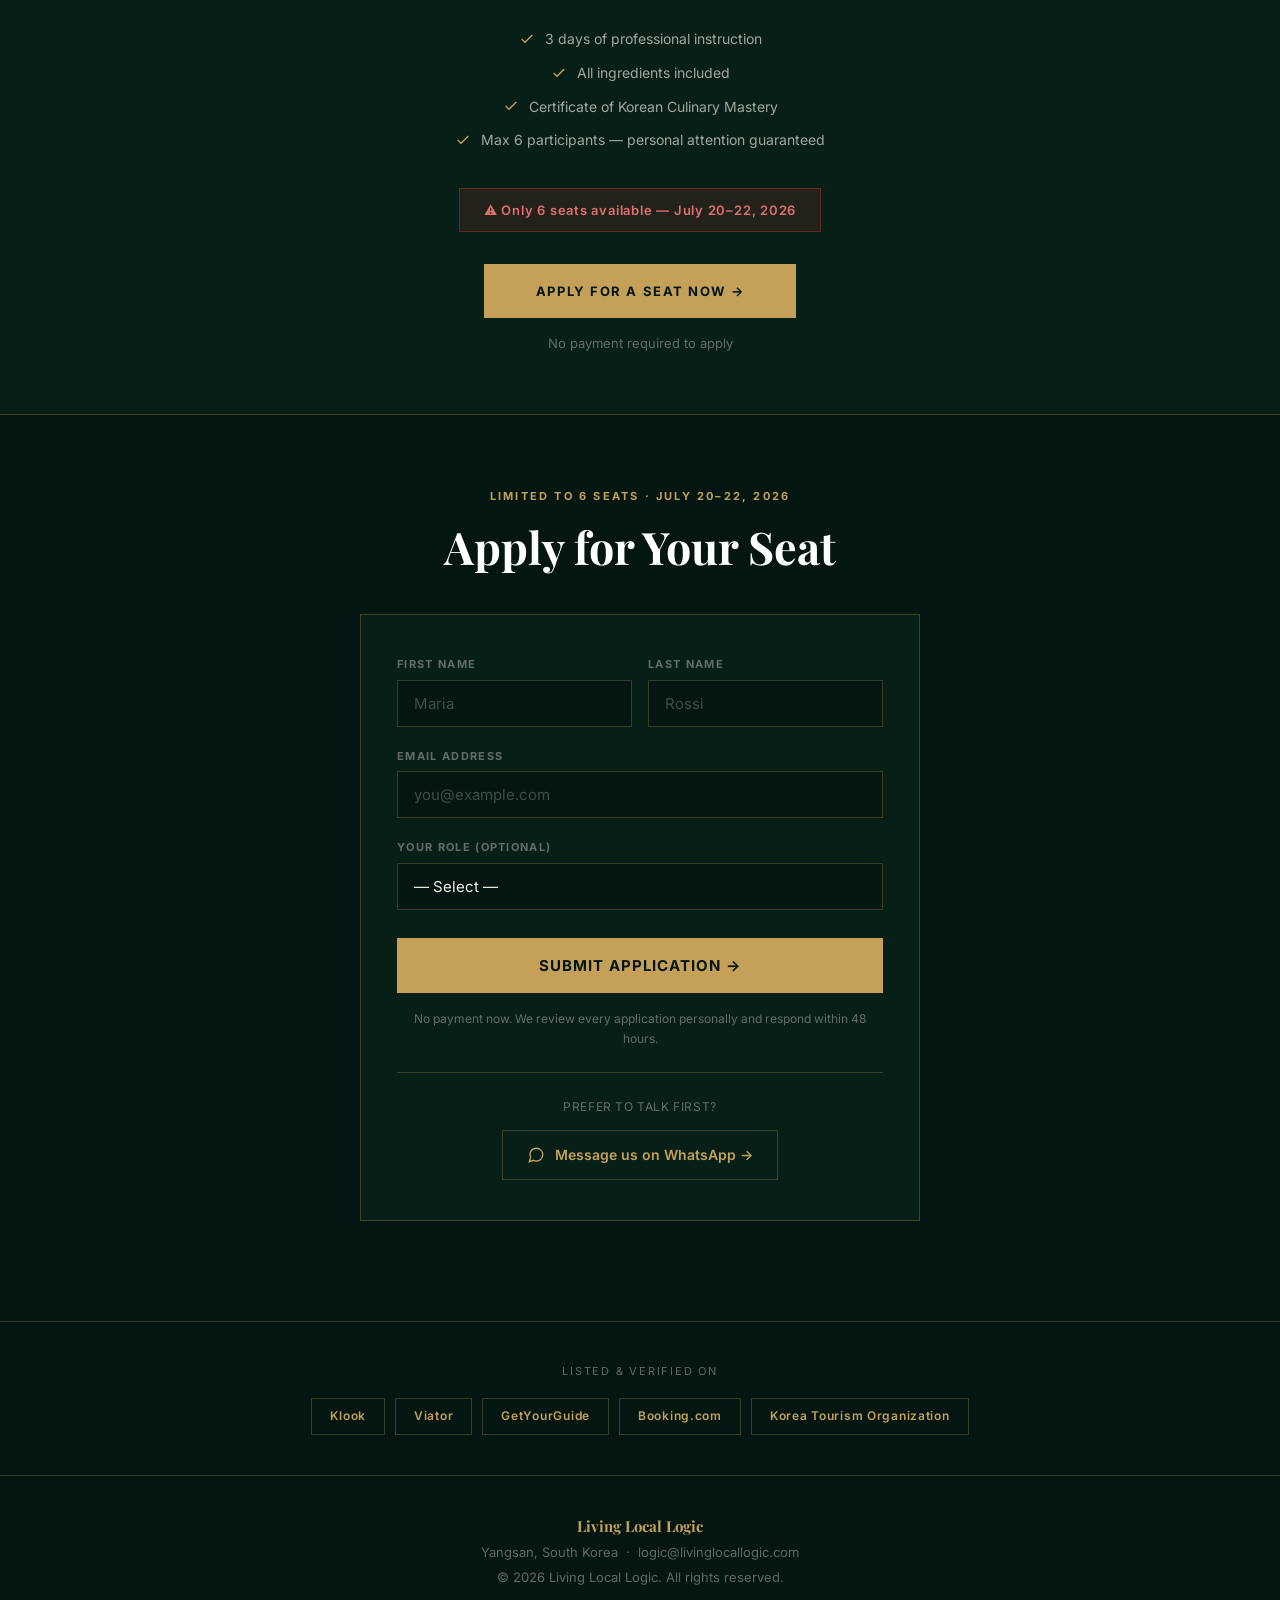
==== commit cede2088: "Update korean-culinary-mastery.html" ====
--- a/korean-culinary-mastery.html
+++ b/korean-culinary-mastery.html
@@ -57,7 +57,7 @@
   flex-direction: column;
   align-items: center;
   justify-content: center;
-  padding: 100px 24px 80px;
+  padding: 60px 24px 60px;
   text-align: center;
   overflow: hidden;
 }
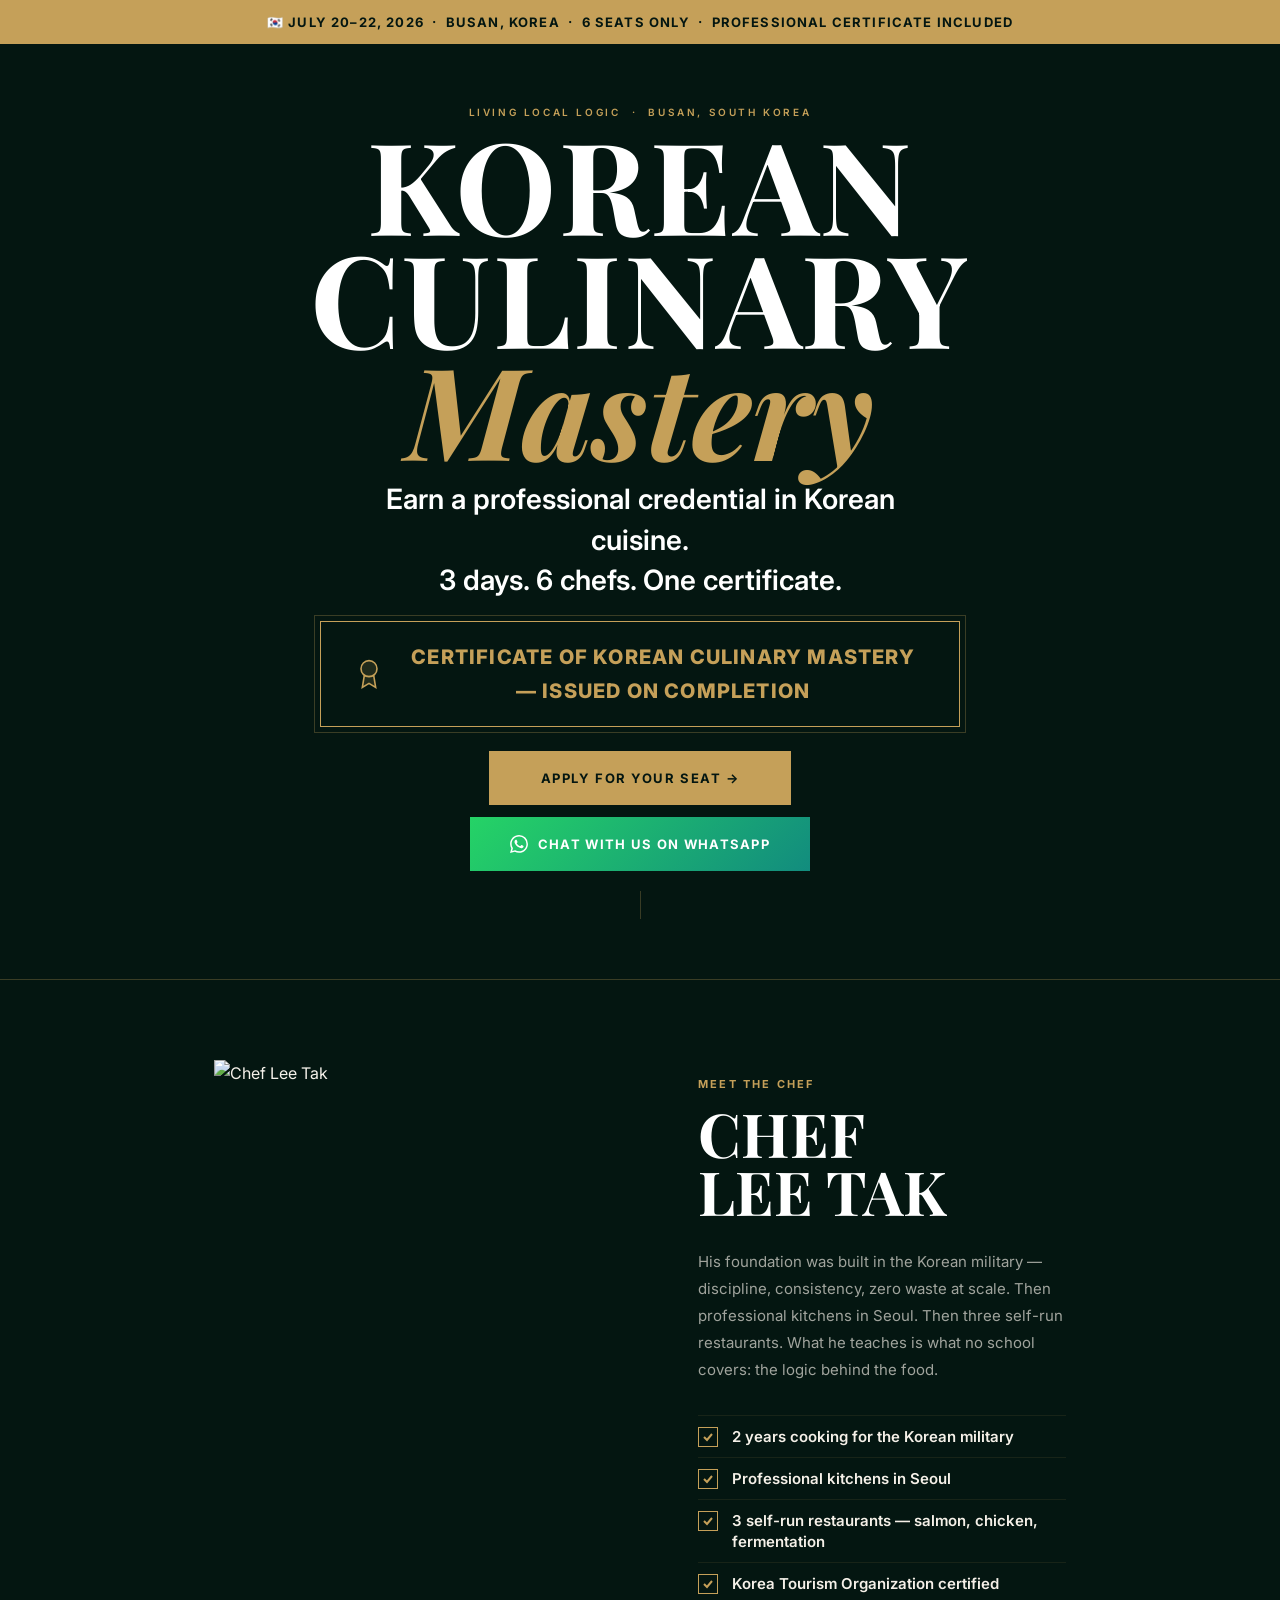
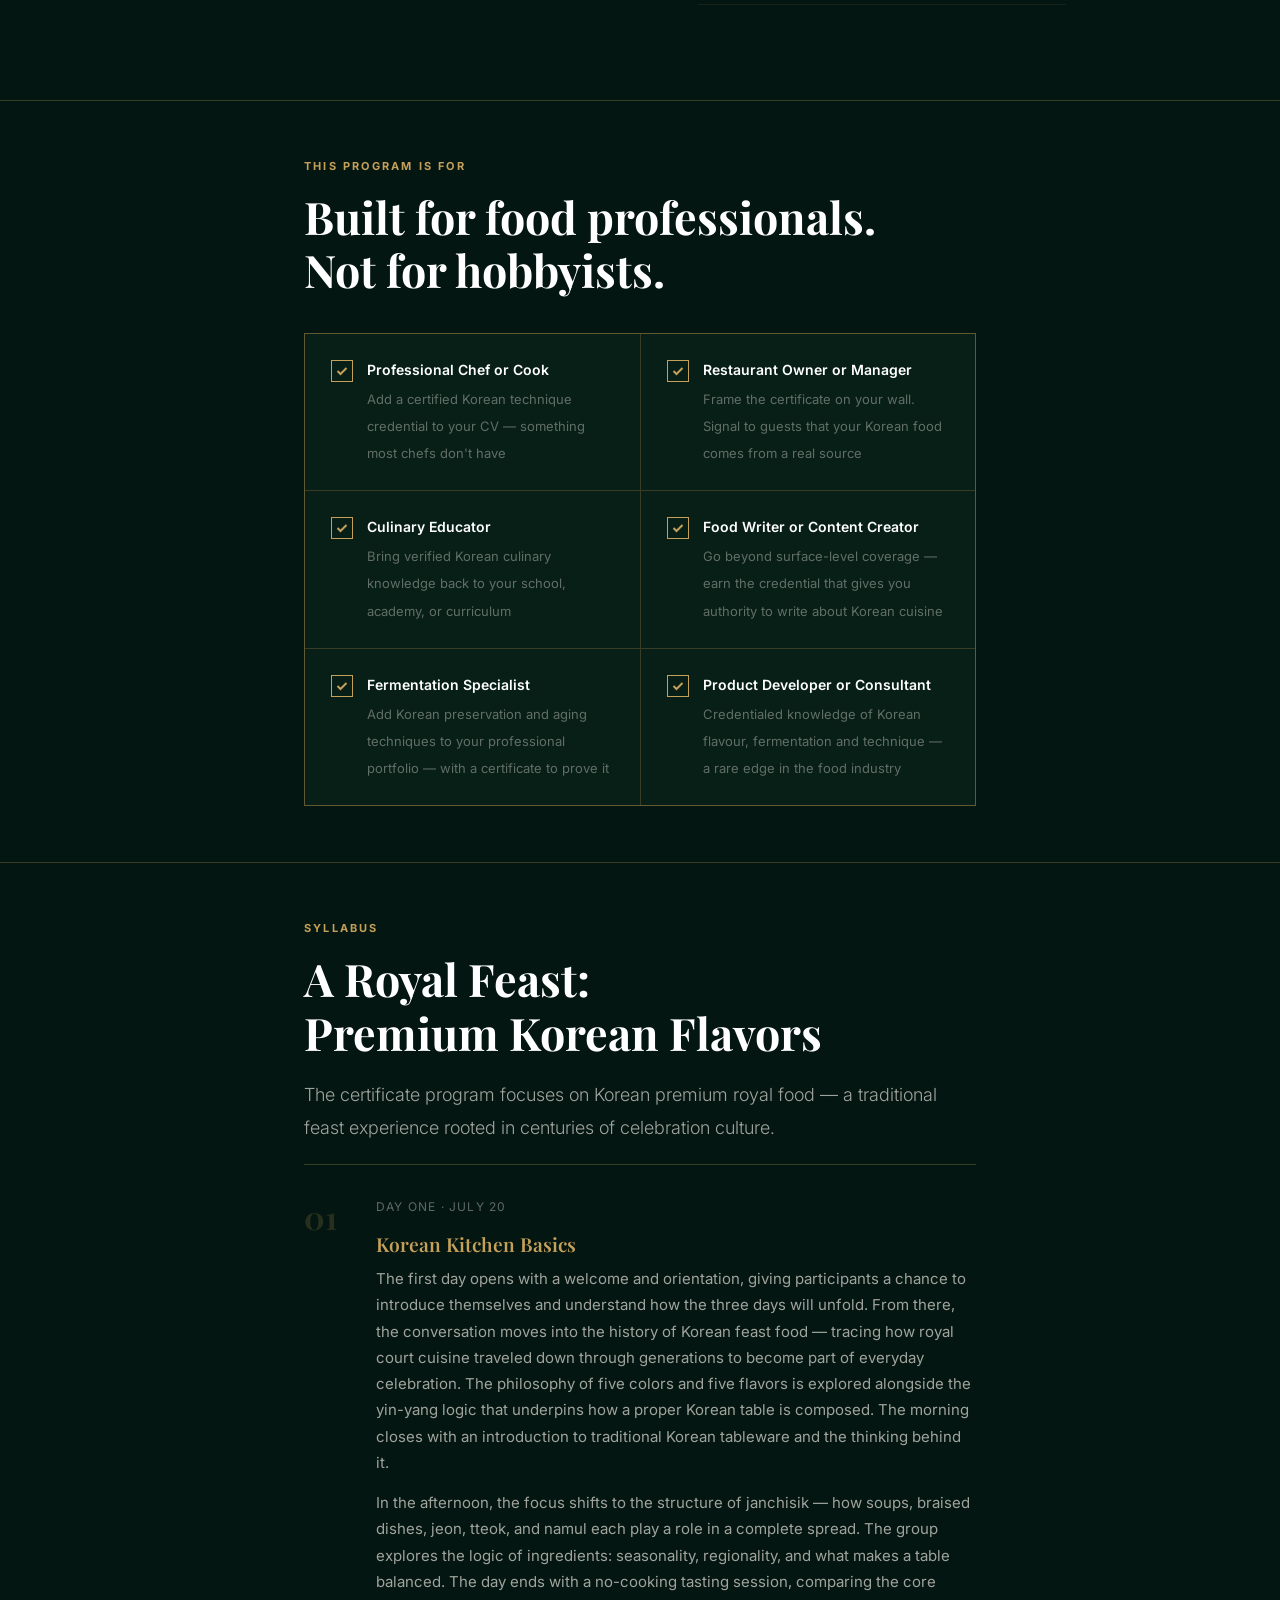
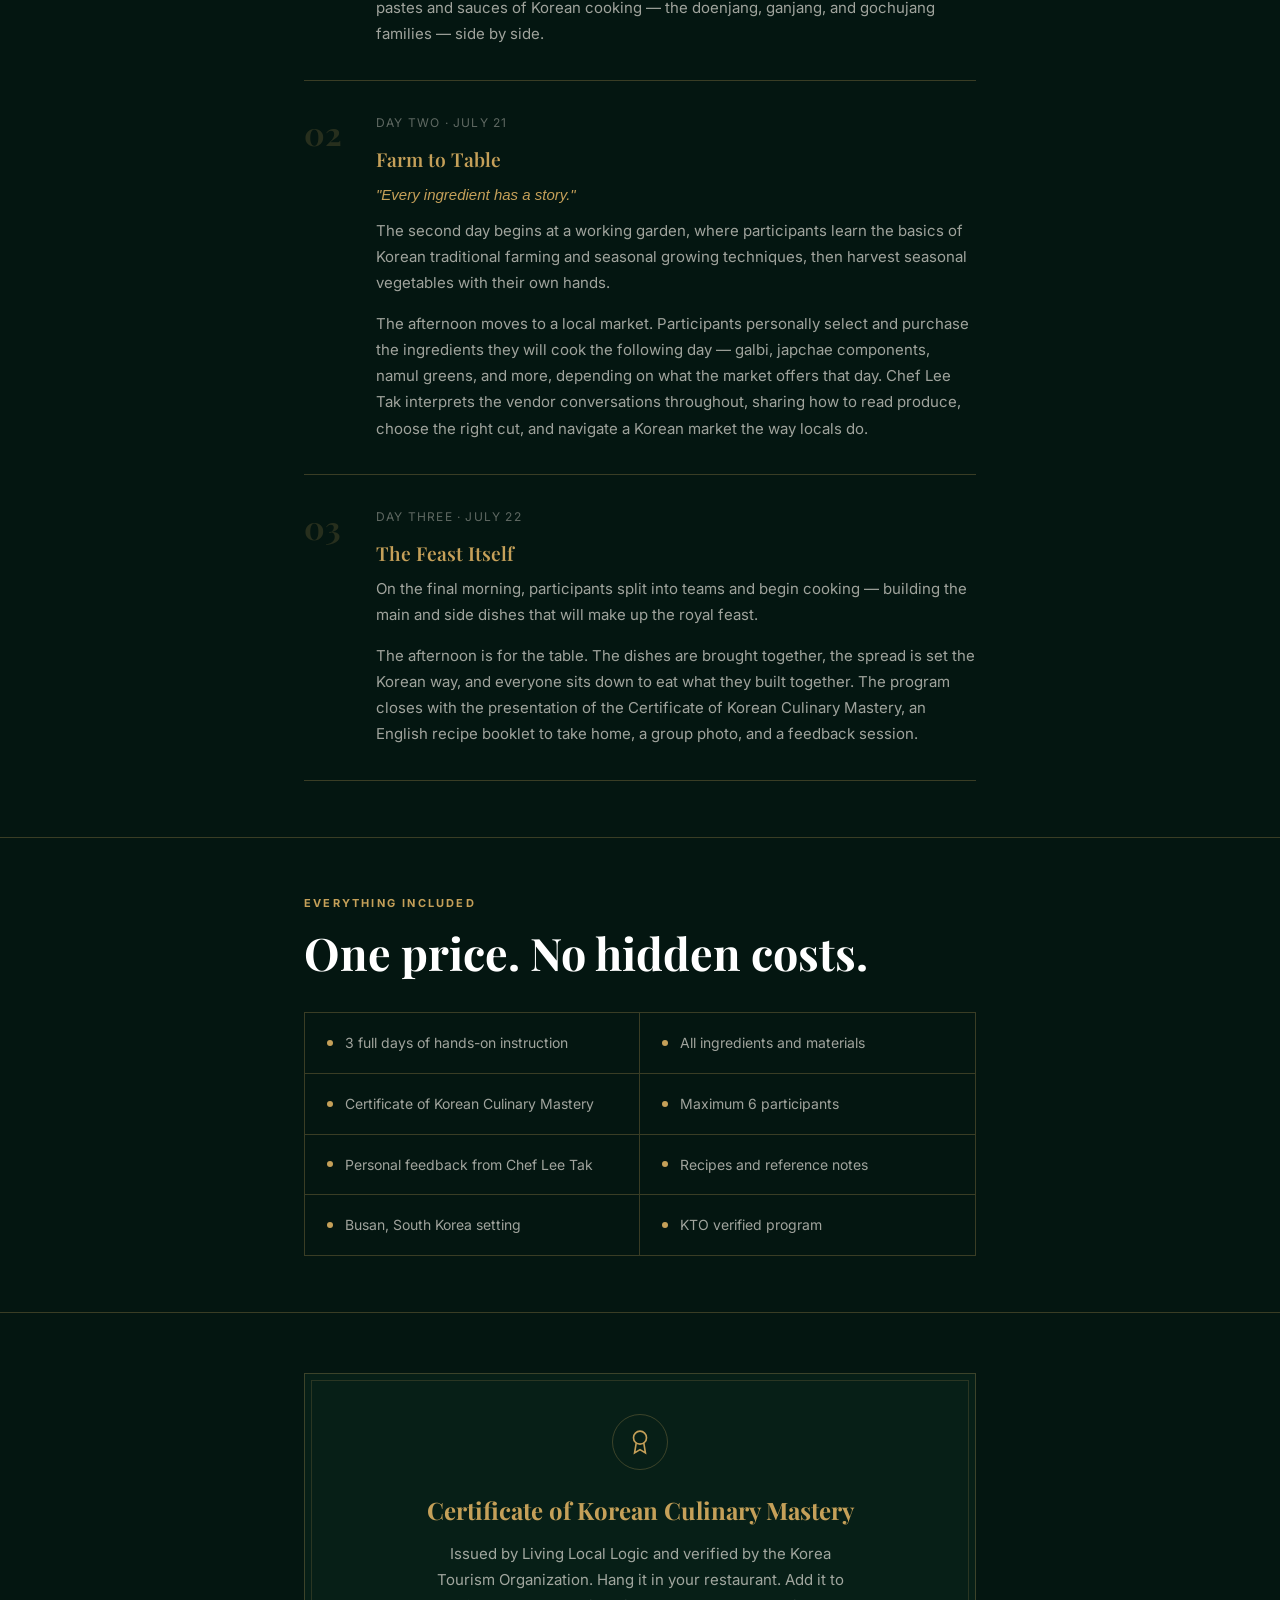
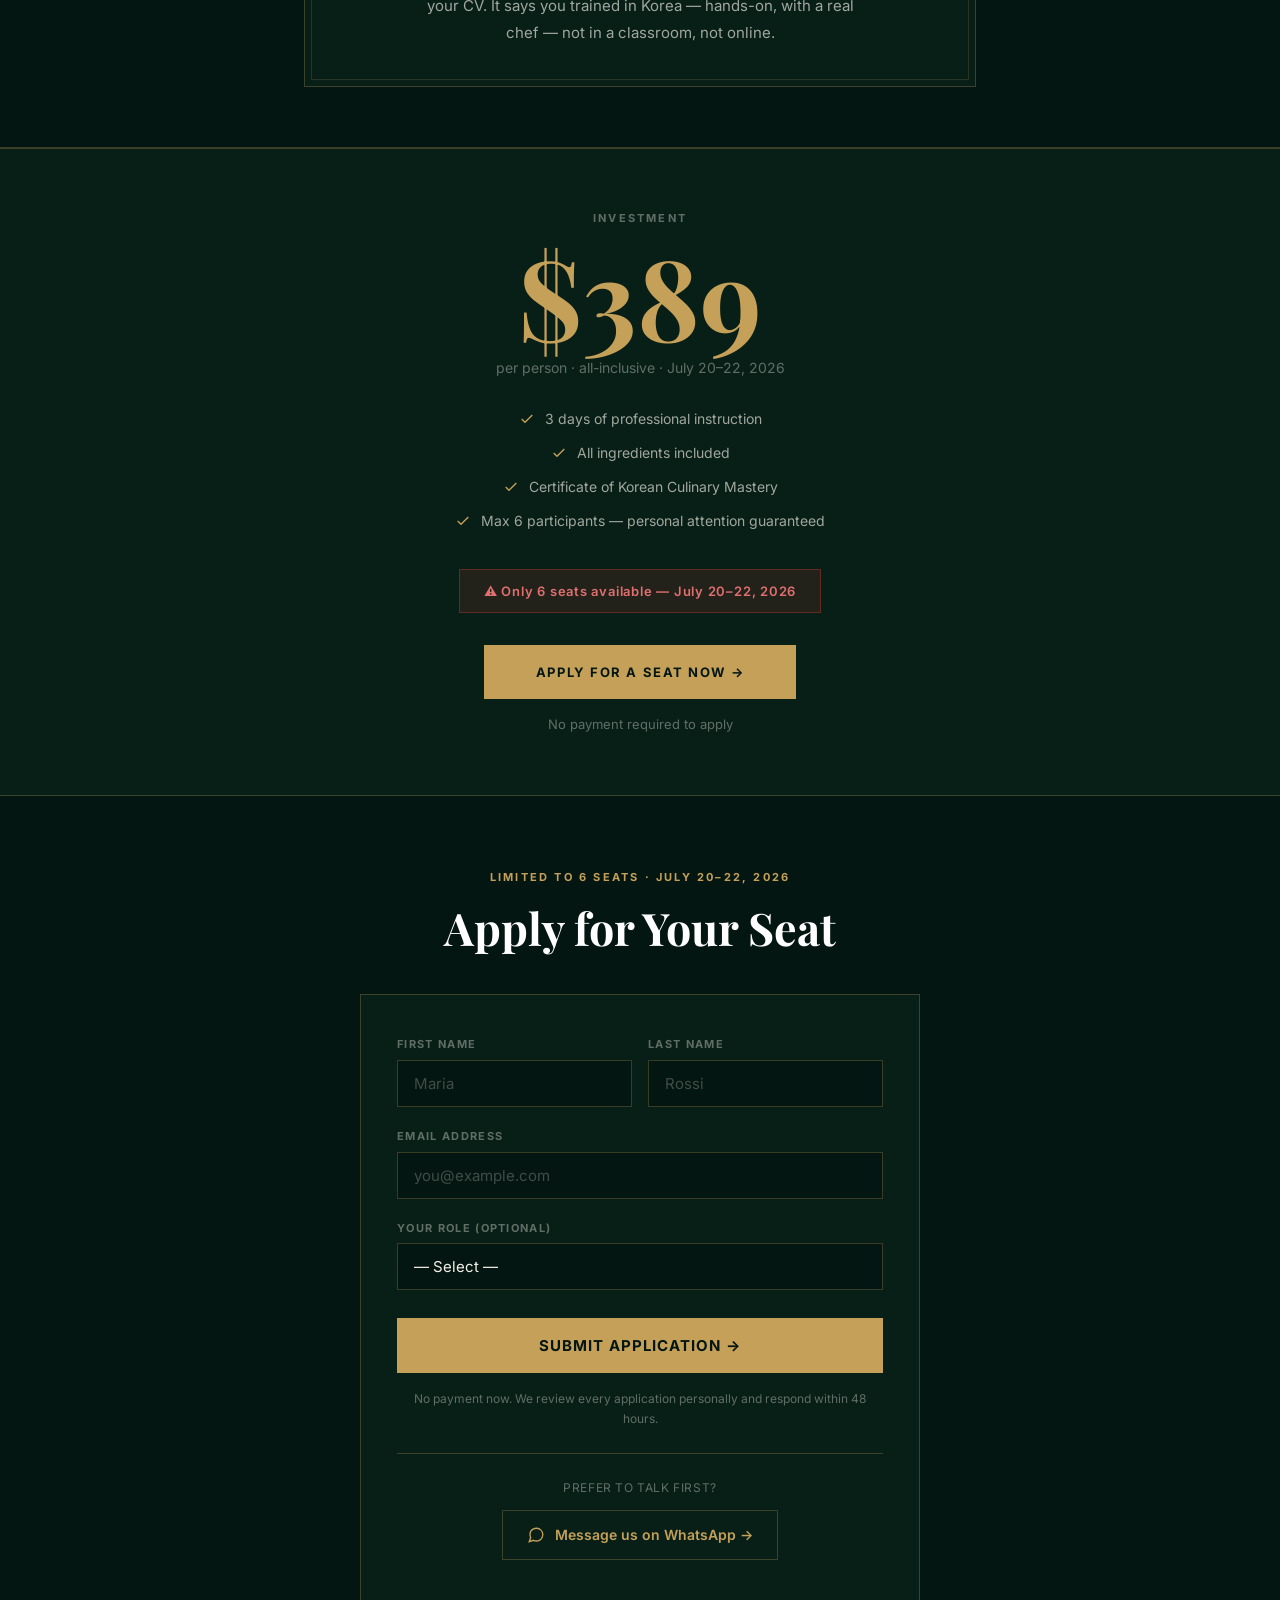
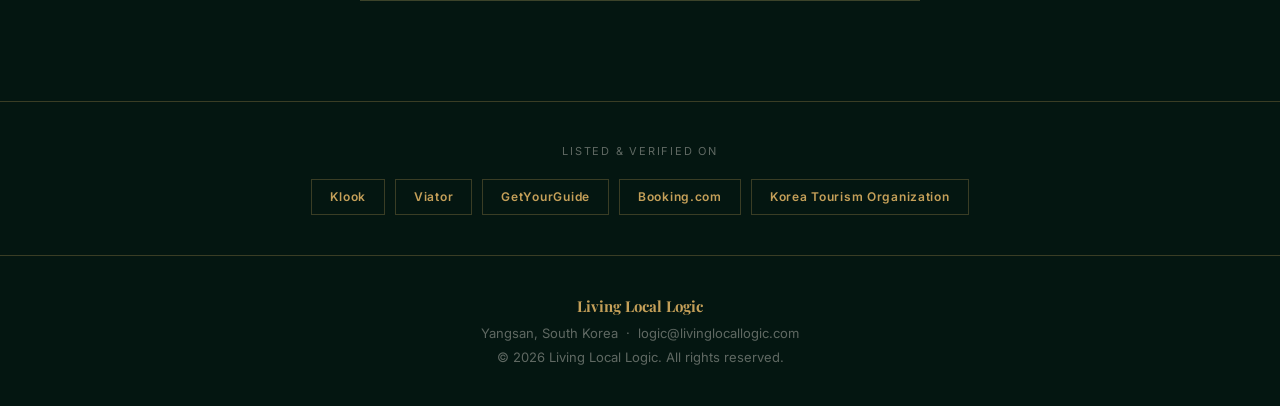
==== commit 6223661e: "Update korean-culinary-mastery.html" ====
--- a/korean-culinary-mastery.html
+++ b/korean-culinary-mastery.html
@@ -198,7 +198,7 @@
 .section {
   max-width: 720px;
   margin: 0 auto;
-  padding: 80px 24px;
+  padding: 56px 24px;
 }
 
 .section-sm {
@@ -806,16 +806,17 @@
 
 <!-- ═══ THE PROGRAM ═══ -->
 <div class="section reveal">
-  <div class="label">The Three-Day Program</div>
-  <h2 class="serif">What you will be able to do<br>when you leave.</h2>
-  <p class="lead">No lectures. No PowerPoints. Every technique is performed by your hands, on real ingredients, corrected in real time by Chef Lee Tak.</p>
+  <div class="label">Syllabus</div>
+  <h2 class="serif">A Royal Feast:<br>Premium Korean Flavors</h2>
+  <p class="lead">The certificate program focuses on Korean premium royal food — a traditional feast experience rooted in centuries of celebration culture.</p>
 
   <div class="module">
     <div class="module-num">01</div>
     <div>
       <div class="module-sub">Day One · July 20</div>
-      <h3>Breakdown & Craft</h3>
-      <p>You will break down whole salmon and chicken from scratch — understanding muscle structure, aging potential, and zero-waste utilization. By the end of this day you can execute Korean-style butchery, skewering, and charcoal grilling with the confidence to teach it to others.</p>
+      <h3>Korean Kitchen Basics</h3>
+      <p>The first day opens with a welcome and orientation, giving participants a chance to introduce themselves and understand how the three days will unfold. From there, the conversation moves into the history of Korean feast food — tracing how royal court cuisine traveled down through generations to become part of everyday celebration. The philosophy of five colors and five flavors is explored alongside the yin-yang logic that underpins how a proper Korean table is composed. The morning closes with an introduction to traditional Korean tableware and the thinking behind it.</p>
+      <p style="margin-top:14px;">In the afternoon, the focus shifts to the structure of janchisik — how soups, braised dishes, jeon, tteok, and namul each play a role in a complete spread. The group explores the logic of ingredients: seasonality, regionality, and what makes a table balanced. The day ends with a no-cooking tasting session, comparing the core pastes and sauces of Korean cooking — the doenjang, ganjang, and gochujang families — side by side.</p>
     </div>
   </div>
 
@@ -823,8 +824,10 @@
     <div class="module-num">02</div>
     <div>
       <div class="module-sub">Day Two · July 21</div>
-      <h3>Fermentation & Aging</h3>
-      <p>You will master salt-curing (Shiojime), kelp-pressing (Kombujime), and Ganjang-based preservation with your own hands. You leave knowing how to apply Korean aging techniques — Yeoneojang, Saeujang — in your own kitchen or menu, with the depth to explain the logic behind every step.</p>
+      <h3>Farm to Table</h3>
+      <p style="font-style:italic;color:var(--gold);margin-bottom:10px;">"Every ingredient has a story."</p>
+      <p>The second day begins at a working garden, where participants learn the basics of Korean traditional farming and seasonal growing techniques, then harvest seasonal vegetables with their own hands.</p>
+      <p style="margin-top:14px;">The afternoon moves to a local market. Participants personally select and purchase the ingredients they will cook the following day — galbi, japchae components, namul greens, and more, depending on what the market offers that day. Chef Lee Tak interprets the vendor conversations throughout, sharing how to read produce, choose the right cut, and navigate a Korean market the way locals do.</p>
     </div>
   </div>
 
@@ -832,8 +835,9 @@
     <div class="module-num">03</div>
     <div>
       <div class="module-sub">Day Three · July 22</div>
-      <h3>The Korean Table</h3>
-      <p>You will build a full Korean table — seasonal namul, traditional kimchi, banchan — from fermentation principles up. You leave with a framework for Korean culinary logic that you can apply to any menu, any kitchen, anywhere in the world.</p>
+      <h3>The Feast Itself</h3>
+      <p>On the final morning, participants split into teams and begin cooking — building the main and side dishes that will make up the royal feast.</p>
+      <p style="margin-top:14px;">The afternoon is for the table. The dishes are brought together, the spread is set the Korean way, and everyone sits down to eat what they built together. The program closes with the presentation of the Certificate of Korean Culinary Mastery, an English recipe booklet to take home, a group photo, and a feedback session.</p>
     </div>
   </div>
 </div>
